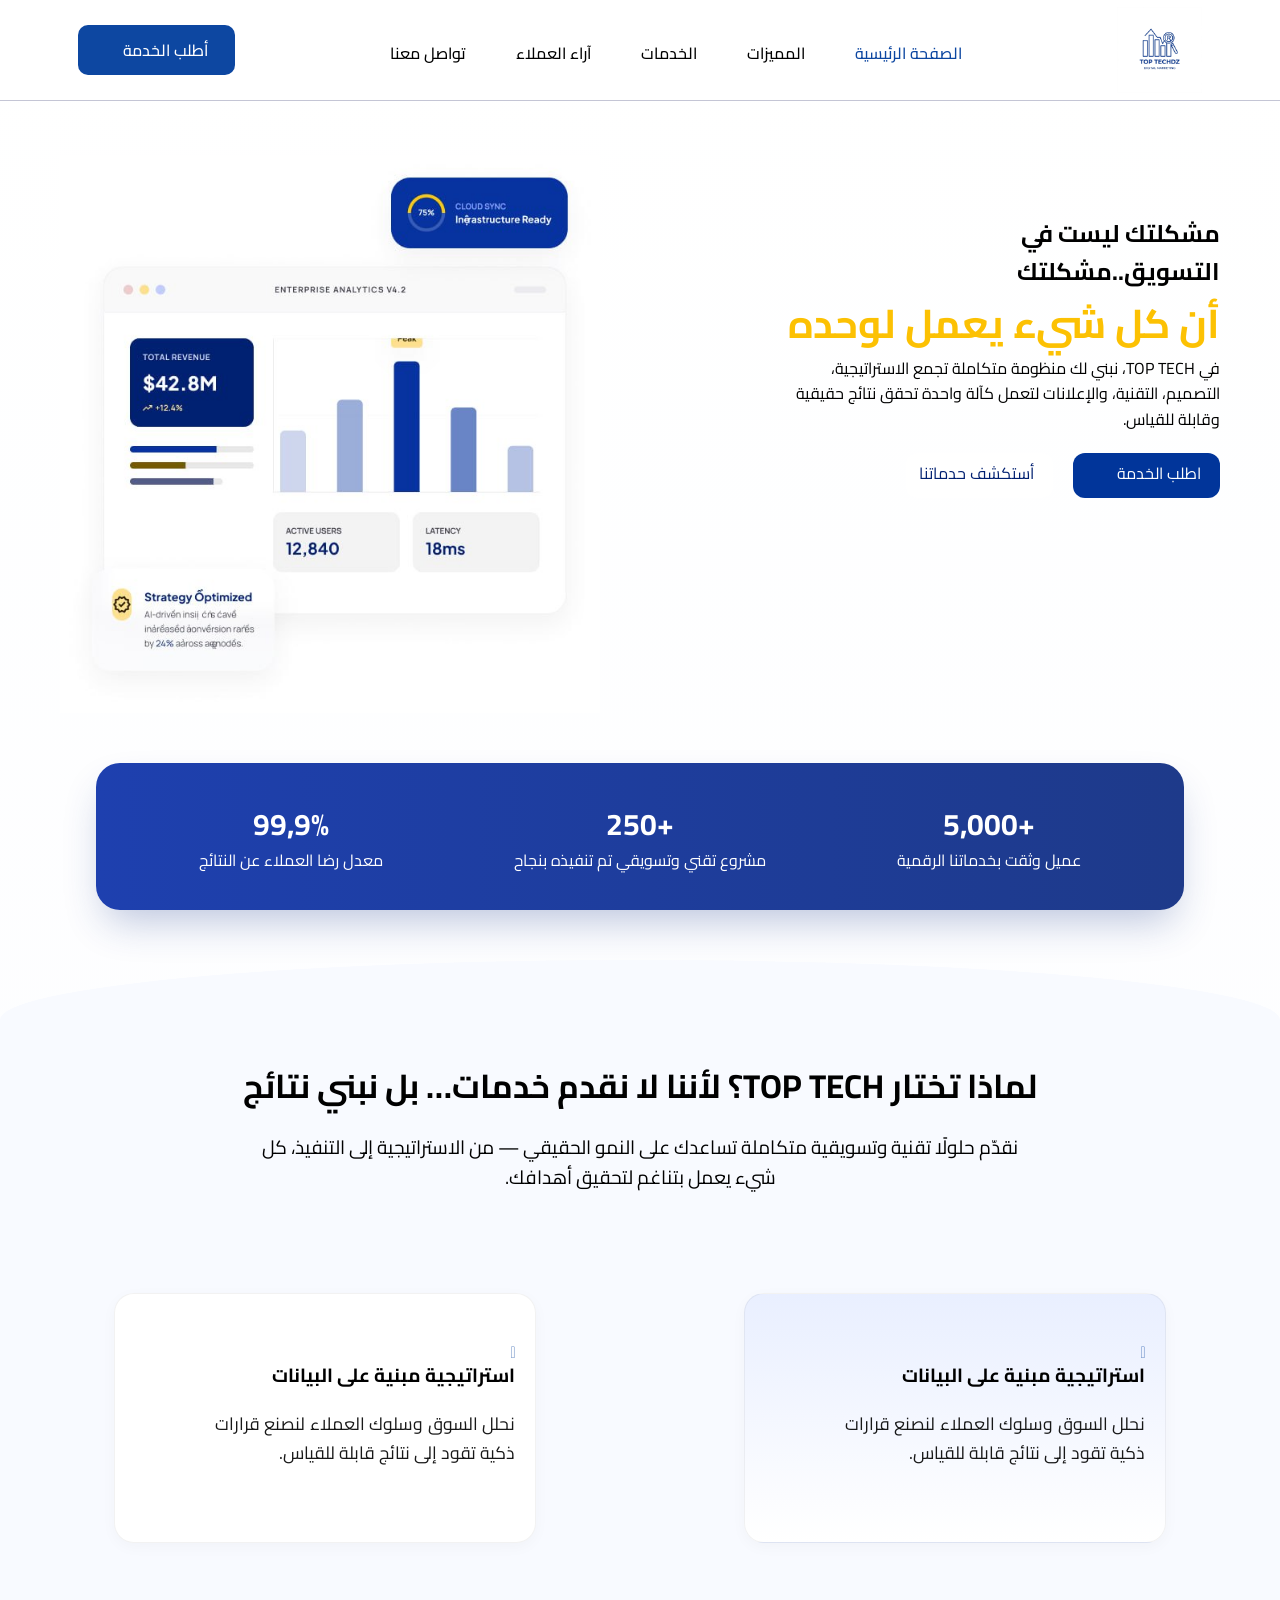
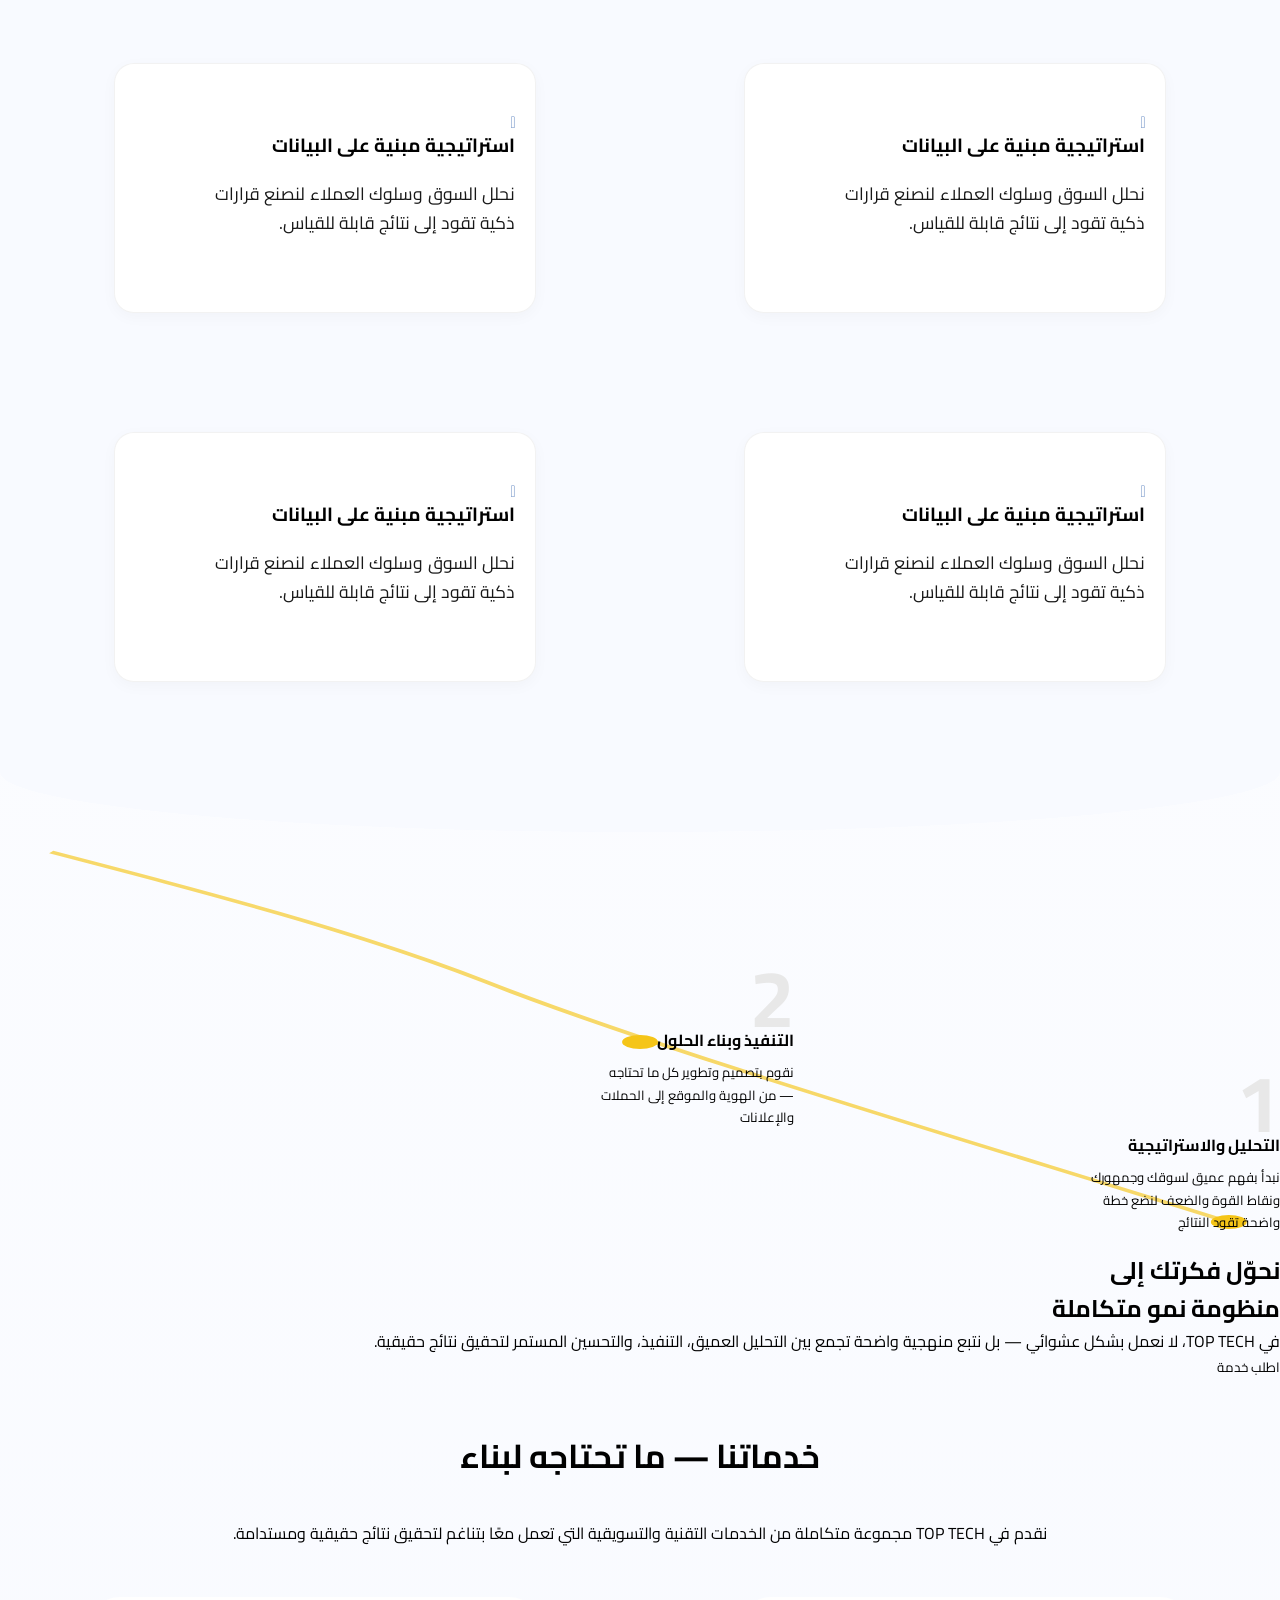
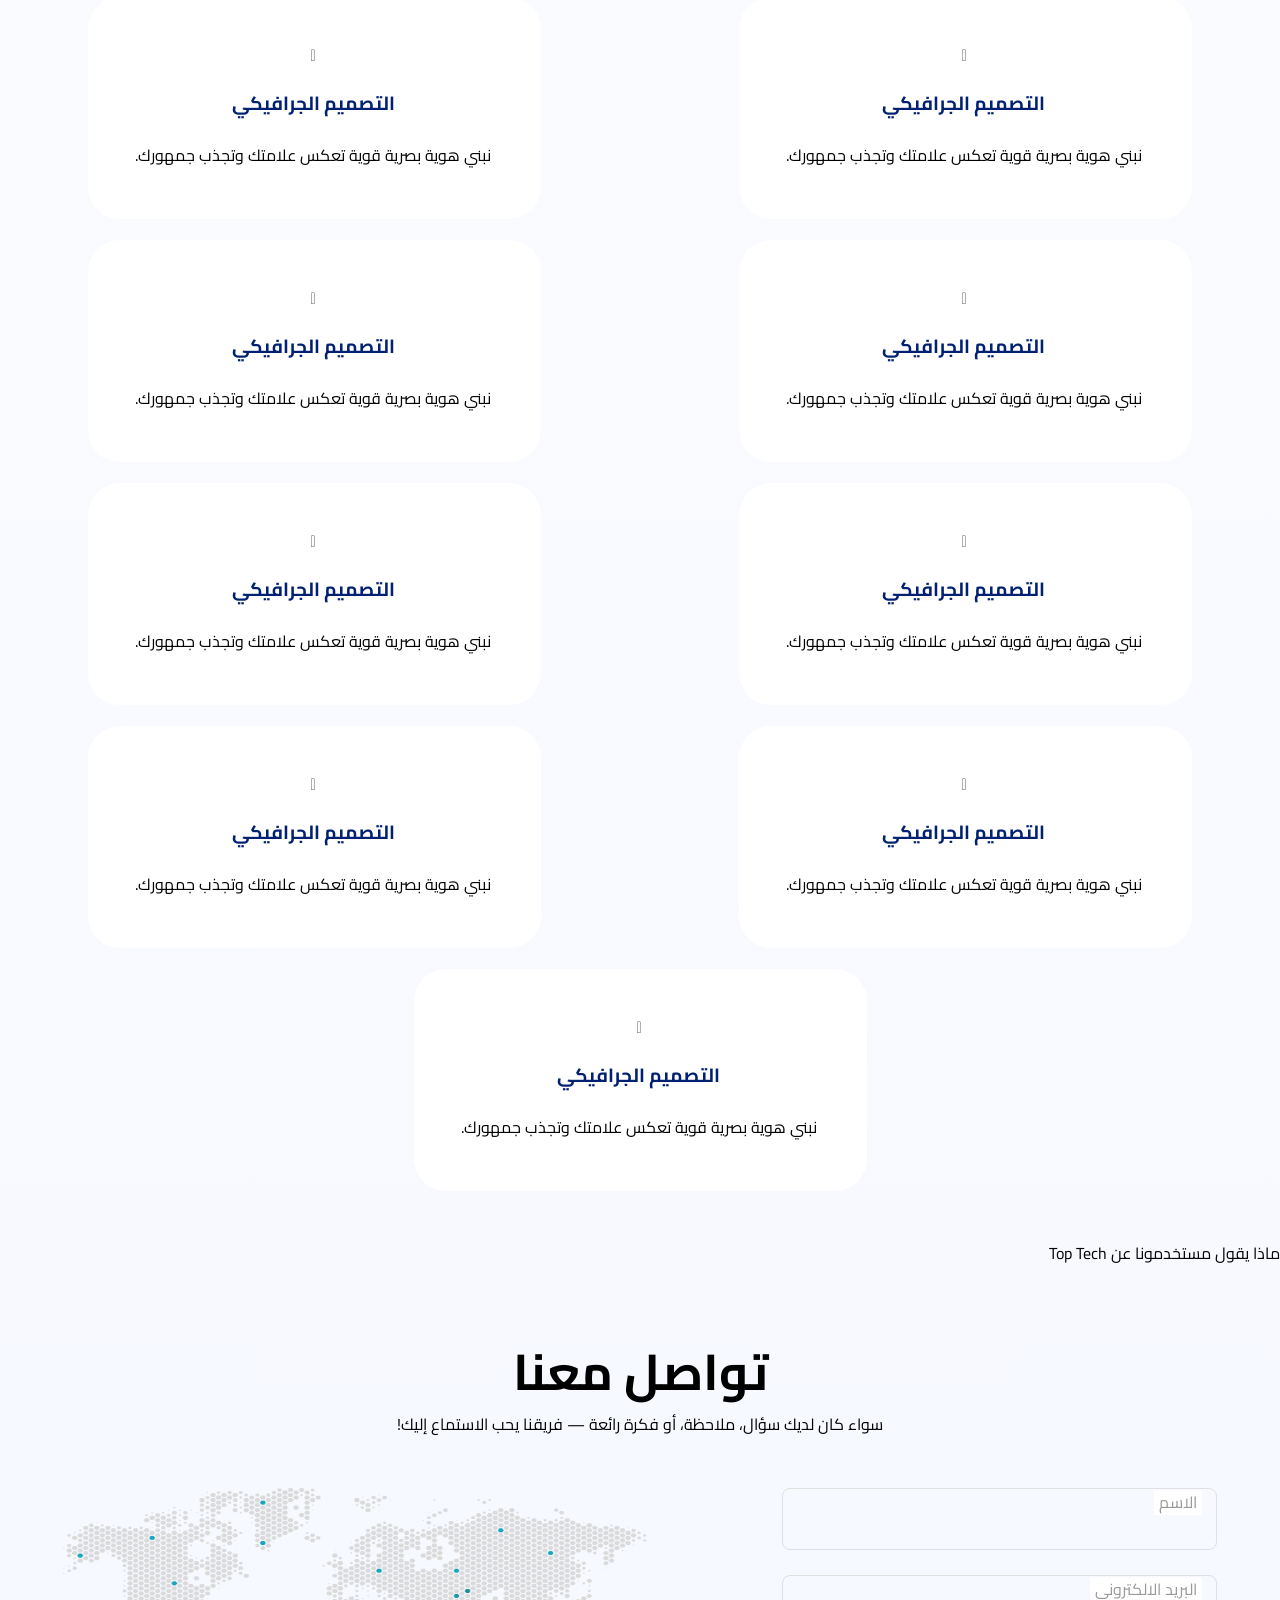
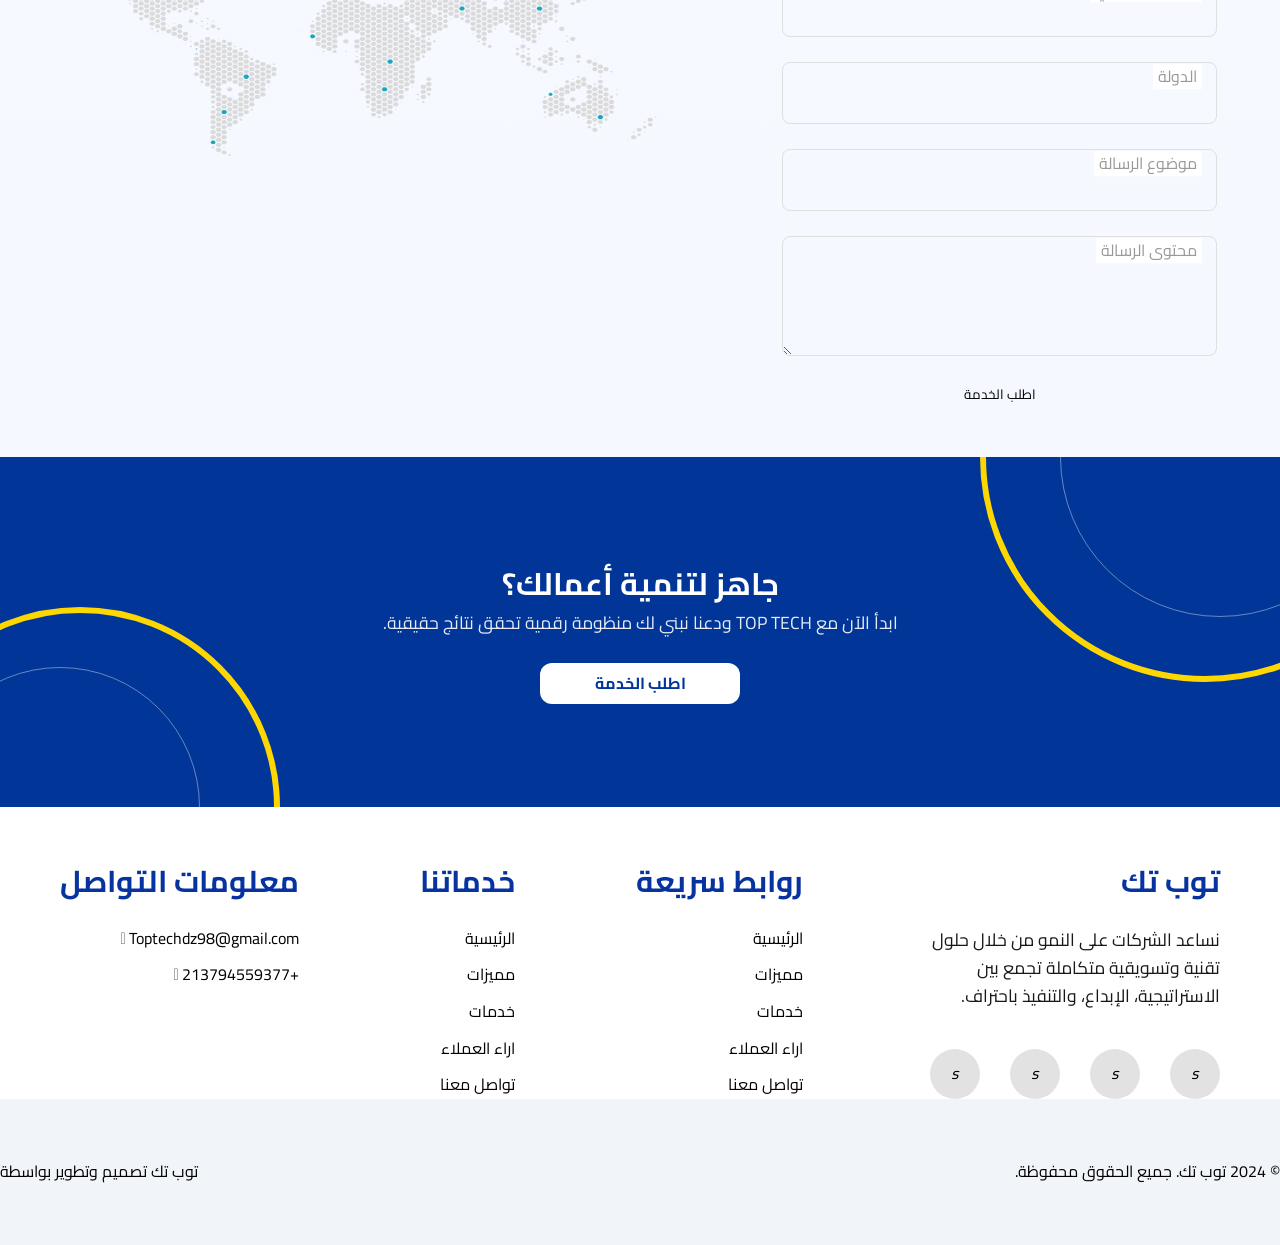
==== index.html @ 4ef3d220 "first commit" ====
<!DOCTYPE html>
<html lang="en">
<head>
    <meta charset="UTF-8">
    <meta name="viewport" content="width=device-width, initial-scale=1.0">
    <title>Document</title>
    <link rel="stylesheet" href="https://cdnjs.cloudflare.com/ajax/libs/font-awesome/6.5.1/css/all.min.css" ... />
<link rel="stylesheet" href="css/main.css">
<link rel="stylesheet" href="css/style.css">
<link rel="stylesheet" href="css/try.css">
<link rel="stylesheet" href="css/user.css">
</head>
<body>
    <header>
        <img src="img/logo.png" class="logo">
            <ul>
                <li><a href="" class="active">الصفحة الرئيسية</a></li>
                <li><a href=""> المميزات</a></li>
                <li><a href="">الخدمات </a></li>
                <li><a href="">آراء العملاء </a></li>
                <li><a href="">تواصل معنا </a></li>
            </ul>
        <a class="request-sercive">أطلب الخدمة</a>
    </header>

    <section class="hero">
<div class="hero-content">
    <h1>مشكلتك ليست في التسويق..مشكلتك </h1>
    <span>أن كل شيء يعمل  لوحده </span>
    <p>في TOP TECH، نبني لك منظومة متكاملة تجمع الاستراتيجية، التصميم،
التقنية، والإعلانات لتعمل كآلة واحدة تحقق نتائج حقيقية وقابلة للقياس.</p>
<div class="btns">
    <a href="#" class="ask">اطلب الخدمة</a>
    <a href="#" class="discocer"> أستكشف حدماتنا</a>
</div>
</div>
<div class="hero-img">
<img src="img/hero.jpeg">
</div>
    </section>
<section class="statics">
    <div class="clinints">
        <span class="number">+5,000</span>
        <span>عميل وثقت بخدماتنا الرقمية</span>
    </div>
    <div class="clinints">
        <span class="number">+250</span>
        <span>مشروع تقني وتسويقي تم تنفيذه بنجاح</span>
    </div>
    <div class="clinints">
        <span class="number">99,9%</span>
        <span>معدل رضا العملاء عن النتائج</span>
    </div>
</section>
<section class="why-us">
    <span>لماذا تختار TOP TECH؟  لأننا لا نقدم خدمات… بل نبني نتائج</span>
    <p>نقدّم حلولًا تقنية وتسويقية متكاملة تساعدك على النمو الحقيقي — من الاستراتيجية إلى التنفيذ، كل شيء يعمل بتناغم لتحقيق أهدافك.</p>
    <section class="content">
        <div class="active">
<i class="fa-solid fa-house"></i>
            <span>استراتيجية مبنية على البيانات</span>
            <p>نحلل السوق وسلوك العملاء لنصنع قرارات ذكية تقود إلى نتائج قابلة للقياس.</p>
        </div>
        <div>
        <i class="fa-solid fa-chart-line"></i>
            <span>استراتيجية مبنية على البيانات</span>
            <p>نحلل السوق وسلوك العملاء لنصنع قرارات ذكية تقود إلى نتائج قابلة للقياس.</p>
        </div>
        <div>
      <i class="fa-solid fa-chart-line"></i>
            <span>استراتيجية مبنية على البيانات</span>
            <p>نحلل السوق وسلوك العملاء لنصنع قرارات ذكية تقود إلى نتائج قابلة للقياس.</p>
        </div>
        <div>
        <i class="fa-solid fa-chart-line"></i>
            <span>استراتيجية مبنية على البيانات</span>
            <p>نحلل السوق وسلوك العملاء لنصنع قرارات ذكية تقود إلى نتائج قابلة للقياس.</p>
        </div>
        <div>
        <i class="fa-solid fa-chart-line"></i>
            <span>استراتيجية مبنية على البيانات</span>
            <p>نحلل السوق وسلوك العملاء لنصنع قرارات ذكية تقود إلى نتائج قابلة للقياس.</p>
        </div>
        <div>
        <i class="fa-solid fa-chart-line"></i>
            <span>استراتيجية مبنية على البيانات</span>
            <p>نحلل السوق وسلوك العملاء لنصنع قرارات ذكية تقود إلى نتائج قابلة للقياس.</p>
        </div>
    </section>
</section>

<section class="about-us">

  <!-- Left: Timeline visual -->
  <div class="timeline-wrap" id="timelineWrap">
    <!-- SVG Curved Path -->
    <svg class="curve-svg" viewBox="0 0 500 420" preserveAspectRatio="none">
      <defs>
        <linearGradient id="pathGrad" x1="0%" y1="100%" x2="100%" y2="0%">
          <stop offset="0%" stop-color="#F5C518"/>
          <stop offset="100%" stop-color="#F5C518" stop-opacity="0.3"/>
        </linearGradient>
      </defs>
      <!-- Main curve -->
      <path
        id="mainPath"
        d="M 480,390 C 380,310 260,220 190,150 C 140,100 80,60 20,20"
        stroke="url(#pathGrad)"
        stroke-width="3"
        fill="none"
        stroke-dasharray="700"
        stroke-dashoffset="700"
        style="transition: stroke-dashoffset 1.8s ease"
      />
      <!-- Dots on path -->
      <circle cx="480" cy="390" r="7" fill="#F5C518" opacity="0" class="dot-anim" style="transition-delay:0s"/>
      <circle cx="250" cy="210" r="7" fill="#F5C518" opacity="0" class="dot-anim" style="transition-delay:0.6s"/>
      <circle cx="20"  cy="20"  r="7" fill="#F5C518" opacity="0" class="dot-anim" style="transition-delay:1.2s"/>
    </svg>

    <!-- Step 1 -->
    <div class="step step-1" id="s1">
      <div class="step-number">1</div>
      <div class="step-title">التحليل والاستراتيجية</div>
      <div class="step-desc">نبدأ بفهم عميق لسوقك وجمهورك ونقاط القوة والضعف لنضع خطة واضحة تقود النتائج</div>
    </div>

    <!-- Step 2 -->
    <div class="step step-2" id="s2">
      <div class="step-number">2</div>
      <div class="step-title">التنفيذ وبناء الحلول</div>
      <div class="step-desc">نقوم بتصميم وتطوير كل ما تحتاجه — من الهوية والموقع إلى الحملات والإعلانات</div>
    </div>

    <!-- Step 3 -->
    <div class="step step-3" id="s3">
      <div class="step-number">3</div>
      <div class="step-title">التحليل والتحسين المستمر</div>
      <div class="step-desc">نراقب الأداء ونحسّن النتائج باستمرار لضمان تحقيق أعلى عائد على الاستثمار</div>
    </div>
  </div>

  <!-- Right: Text -->
  <div class="about-us-text">
    <h1>نحوّل فكرتك إلى<br/>منظومة نمو متكاملة</h1>
    <p>
      في TOP TECH، لا نعمل بشكل عشوائي — بل نتبع منهجية واضحة تجمع بين التحليل العميق، التنفيذ، والتحسين المستمر لتحقيق نتائج حقيقية.
    </p>
    <button class="btn-primary" onclick="alert('سيتم التواصل معك قريباً!')">اطلب خدمة</button>
  </div>
</section>
<section class="services">
    <span class="title">خدماتنا — ما تحتاجه لبناء</span>
    <p>نقدم في TOP TECH مجموعة متكاملة من الخدمات التقنية والتسويقية التي تعمل
معًا بتناغم لتحقيق نتائج حقيقية ومستدامة.</p>
<div class="cotnent">
    <div class="service">
   <i class="fa-solid fa-chart-line"></i>
        <span class="title">التصميم الجرافيكي</span>
        <p>نبني هوية بصرية قوية تعكس علامتك وتجذب
جمهورك.</p>
    </div>
    <div class="service">
   <i class="fa-solid fa-chart-line"></i>
        <span class="title">التصميم الجرافيكي</span>
        <p>نبني هوية بصرية قوية تعكس علامتك وتجذب
جمهورك.</p>
    </div>
    <div class="service">
   <i class="fa-solid fa-chart-line"></i>
        <span class="title">التصميم الجرافيكي</span>
        <p>نبني هوية بصرية قوية تعكس علامتك وتجذب
جمهورك.</p>
    </div>
    <div class="service">
   <i class="fa-solid fa-chart-line"></i>
        <span class="title">التصميم الجرافيكي</span>
        <p>نبني هوية بصرية قوية تعكس علامتك وتجذب
جمهورك.</p>
    </div>
    <div class="service">
   <i class="fa-solid fa-chart-line"></i>
        <span class="title">التصميم الجرافيكي</span>
        <p>نبني هوية بصرية قوية تعكس علامتك وتجذب
جمهورك.</p>
    </div>
    <div class="service">
   <i class="fa-solid fa-chart-line"></i>
        <span class="title">التصميم الجرافيكي</span>
        <p>نبني هوية بصرية قوية تعكس علامتك وتجذب
جمهورك.</p>
    </div>
    <div class="service">
   <i class="fa-solid fa-chart-line"></i>
        <span class="title">التصميم الجرافيكي</span>
        <p>نبني هوية بصرية قوية تعكس علامتك وتجذب
جمهورك.</p>
    </div>
    <div class="service">
   <i class="fa-solid fa-user"></i>
        <span class="title">التصميم الجرافيكي</span>
        <p>نبني هوية بصرية قوية تعكس علامتك وتجذب
جمهورك.</p>
    </div>
    <div class="service">
   <i class="fa-solid fa-chart-line"></i>
        <span class="title">التصميم الجرافيكي</span>
        <p>نبني هوية بصرية قوية تعكس علامتك وتجذب
جمهورك.</p>
    </div>
</div>
</section>
<section class="users">
    <span class="title">ماذا يقول مستخدمونا عن Top Tech</span>
</section>
<section class="contact-us">
    <span class="title">تواصل معنا</span>
    <p>سواء كان لديك سؤال، ملاحظة، أو فكرة رائعة — فريقنا يحب الاستماع إليك!</p>
    <div class="content">
    <div class="contact-form">
        <form action="">
            <div class="input-group">
  <input type="text" id="name" placeholder=" " required>
  <label for="name">الاسم</label>
</div>
            <div class="input-group">
  <input type="text" id="name" placeholder=" " required>
  <label for="name">البريد الالكتروني</label>
</div>

            <div class="input-group">
  <input type="text" id="name" placeholder=" " required>
  <label for="name">الدولة</label>
</div>

            <div class="input-group">
  <input type="text" id="name" placeholder=" " required>
  <label for="name">موضوع الرسالة</label>
</div>


     <div class="input-group">
    <textarea id="message" placeholder=" " required></textarea>
    <label for="message">محتوى الرسالة</label>
</div>
<button>اطلب الخدمة</button>
        </form>
    </div>
    <div class="contact-img">
        <img src="img/MAP.png">
    </div>
</section>
<section class="ask-services">
    <div class="bg-shape left-1"></div>
    <div class="bg-shape left-2"></div>
    <div class="bg-shape right-1"></div>
    <div class="bg-shape right-2"></div>
    <div class="content">
    <span class="title">جاهز لتنمية أعمالك؟</span>
    <p>ابدأ الآن مع TOP TECH ودعنا نبني لك منظومة رقمية تحقق نتائج حقيقية.</p>
    <button>اطلب الخدمة</button>
    </div>
</section>

<footer>
    <div class="content">
<div class="info">
    <span>توب تك</span>
    <p>نساعد الشركات على النمو من خلال حلول
تقنية وتسويقية متكاملة تجمع بين
الاستراتيجية، الإبداع، والتنفيذ باحتراف.
</p>
<div class="social">
  <a href="">  <i>s</i></a>
  <a href="">  <i>s</i></a>
  <a href="">  <i>s</i></a>
  <a href="">  <i>s</i></a>
</div>
</div>    

<div class="links">
    <span>روابط سريعة</span>
    <ul>
        <li><a href="">الرئيسية</a></li>
        <li><a href="">مميزات</a></li>
        <li><a href="">خدمات</a></li>
        <li><a href="">اراء العملاء</a></li>
        <li><a href="">تواصل معنا</a></li>
    </ul>
</div>
<div class="links">
    <span> خدماتنا</span>
    <ul>
        <li><a href="">الرئيسية</a></li>
        <li><a href="">مميزات</a></li>
        <li><a href="">خدمات</a></li>
        <li><a href="">اراء العملاء</a></li>
        <li><a href="">تواصل معنا</a></li>
    </ul>
</div>
<div class="contacts">
    <span>معلومات التواصل</span>
    <div class="contatct">
    <div class="con">
        <span>Toptechdz98@gmail.com</span>
   <i class="fa-brands fa-facebook"></i>
    </div>
    <div class="con">
        <span>+213794559377</span>
<i class="fa-brands fa-facebook"></i>
    </div>
    </div>
</div>
    </div>
    <div class="copyright">
        <span>
© 2024 توب تك. جميع الحقوق محفوظة.</span>
<span>توب تك
تصميم وتطوير بواسطة</span>
    </div>
</footer>
</div>

<script>
  // Animate the path and dots when section enters viewport
  const observer = new IntersectionObserver((entries) => {
    entries.forEach(entry => {
      if (entry.isIntersecting) {
        // Draw the curve
        const path = document.getElementById('mainPath');
        path.style.strokeDashoffset = '0';

        // Show dots
        document.querySelectorAll('.dot-anim').forEach((dot, i) => {
          setTimeout(() => { dot.style.opacity = '1'; dot.style.transition = 'opacity 0.4s'; }, 400 + i * 600);
        });

        // Show step cards with delay
        ['s1','s2','s3'].forEach((id, i) => {
          setTimeout(() => {
            document.getElementById(id).classList.add('visible');
          }, 300 + i * 500);
        });

        observer.disconnect();
      }
    });
  }, { threshold: 0.2 });

  observer.observe(document.getElementById('timelineWrap'));
</script>

</body>
</html>
---- css/main.css ----
@font-face {
    font-family: 'Cairo';
    src: url('../fonts/Cairo-Regular.ttf') format('truetype');
    font-weight: 400;
    font-style: normal;
}
@font-face {
    font-family: 'Cairo';
    src: url('../fonts/Cairo-Medium.ttf') format('truetype');
    font-weight: 500;
    font-style: normal;
}
@font-face {
    font-family: 'Cairo';
    src: url('../fonts/Cairo-Bold.ttf') format('truetype');
    font-weight: 700;
    font-style: normal;
}
*, *::before, *::after {
    margin: 0;
    padding: 0;
    box-sizing: border-box;
    font-family: 'Cairo', sans-serif;
}
html {
    scroll-behavior: smooth; 
}
body {
    line-height: 1.6;
    overflow-x: hidden;
    direction: rtl; 
    font-family: 'Cairo', sans-serif;
    direction: rtl; 
    background: linear-gradient(180deg, #FFFFFF 0%, #F4F7FF 100%);
    box-sizing: border-box;
}
ul {
    list-style: none; 
}
a {
    text-decoration: none;
    color: inherit;
}
img {
    max-width: 100%;
    display: block;
}

button {
    cursor: pointer;
    border: none;
    outline: none;
    background: none;
    transition: var(--transition);
}
---- css/style.css ----
/****************/
/* هذا الكود يمنع خط 'Cairo' من التأثير على الأيقونات */
.fa, .fas, .fab, .far, .fa-solid, .fa-brands {
    font-family: "Font Awesome 6 Free" !important;
    /* إذا كنت تستخدم إصداراً قديماً جرب: */
    /* font-family: "FontAwesome" !important; */
    font-weight: 900; /* ضروري جداً للأيقونات الممتلئة */
}
header{
    background-color: #FFFFFF;
    display: flex;
    justify-content: space-around;
    border-bottom: 1px solid #C4C5D5;
}
header .logo{
    width: 85px;
    height: 86px;
    margin-top: 7px;
    margin-bottom: 7px;
}
header  ul{
    display: flex;
    margin-top: 41px;
    gap:50px;
}
header  ul li  a{
font-weight: 500;
font-size: 16px;
color: #000000;
    transition: all 0.3s ease;
}
header  ul li  a:hover,
header  ul li  a.active{
    color: #0D47A1;
}
header .request-sercive{
    display: block;
    width: 157px;
    height: 50px;
    margin-top: 25px;
    background-color: #0D47A1;
    color: white;
    border: none;
    border-radius: 10px;
    font-size: 16px;
    font-weight: 500;
    padding: 13px 27px 10px 26px;
}
/*************hero***********/
.hero{
    padding-top: 54px;
    display: flex;
    justify-content: space-around;
    gap: 50px;
    padding-bottom: 50px;
}
.hero .hero-content{
    padding-top: 60px;
    padding-bottom: 20px;
}

.hero .hero-content h1{
    
    width: 339px;
}
.hero .hero-content span

{
        font-size: 40px;
    font-weight: bold;
    color: #FCC103;
}
.hero .hero-content p{
    width: 450px;
}
.hero .hero-content  .btns{
    display: flex;
    margin-top: 20px;
    gap: 20px;
}
.hero .hero-content  .btns .ask{
    background: #01359A;
    display: block;
    color: white;
    width: 147px;
    height: 45px;
    padding-top: 8px;
    padding-right: 19px;
    border-radius: 12px;
}
.hero .hero-content  .btns .discocer{
    background: #ffff;
    display: block;
    color: #002071;
    width: 147px;
    height: 45px;
    padding-top: 8px;
    padding-right: 19px;
    border-radius: 12px;
}
.hero .hero-img{
          width: 540px;
}
/*****************/
.statics{
    display: flex;
    justify-content: space-around;
    background: #01359A;
    width: 85%;
    margin: auto;
    border-radius: 24px;
    padding: 37px;
    margin-bottom: 50px;
    background: linear-gradient(90deg, #1e40af 0%, #1e3a8a 100%);
    box-shadow: 0 20px 40px -10px rgba(30, 58, 138, 0.3);
}
.statics .clinints{
     display: flex;
    flex-direction: column;
    color: white;
    text-align: center;
}
.statics .clinints .number{
        font-size: 30px;
    font-weight: bold;
}
/*****/
.why-us{
    background: #F5F8FF;
    padding: 100px 20px;
    margin: auto;
    text-align: center;
    position: relative;
    background-color: #f8faff; /* لون الخلفية الفاتح جداً */
    overflow: hidden;/* هذا السطر يصنع الانحناء في الأعلى والأسفل */
border-top-left-radius: 50% 60px;
border-top-right-radius: 50% 60px;
border-bottom-left-radius: 50% 60px;
border-bottom-right-radius: 50% 60px;
}
.why-us>span{
        font-size: 33px;
    font-weight: bold;
    display: block;
    margin-bottom: 19px;
}
.why-us>p{
    color: #000000;
    font-size: 19px;
    width: 800px;
    display: block;
    margin: auto;}
   
.why-us .content{
margin-top: 50px;
    display: flex;
    flex-wrap: wrap;
    justify-content: space-around;
    gap: 20px;

}
.why-us .content div{
        display: flex;
    background: #fff;
    flex-direction: column;
    margin-bottom: 50px;
    margin-top: 50px;
    padding-top: 50px;
    text-align: justify;
    padding-right: 20px;
    padding-bottom: 50px;
    border-radius: 20px;
    padding-left: 100px;
    border: 1px solid rgba(0, 0, 0, 0.05); 
    box-shadow: 0 4px 15px rgba(0, 0, 0, 0.03);
    transition: transform 0.3s ease, box-shadow 0.3s ease, border-color 0.3s ease;
    will-change: transform; /* تلميح للمتصفح لتجهيز تسريع الجهاز (GPU acceleration) */
}
.why-us .content div.active,
.why-us .content div:hover{
    background: linear-gradient(180deg, #E9EFFF 0%, #FFFFFF 100%);
}

.why-us .content div:hover{

transform: translateY(-8px); /* ترفع البطاقة للأعلى قليلاً (قيمة سالبة) */
    box-shadow: 0 10px 25px rgba(0, 71, 177, 0.08); /* ظل أعمق وبلون الأزرق الخفيف */
    border-color: #0047b1; /* تغيير لون الـ border ليتناسب مع هوية TOP TECH */
    }
.why-us   .content div i{
    color: #0D47A1;
}
.why-us   .content div span{
    font-weight: bold;
    font-size: 19px;
    margin-bottom: 20px;
}
.why-us  .content div  p{
width: 300px;
}
/*****************/
.services{
        display: flex;
    flex-direction: column;
    flex-wrap: wrap;
    margin-top: 50px;
    text-align: center;

}
.services >span.title{
        font-size: 33px;
    font-weight: bold;
    margin-bottom: 38px;
}
.services .cotnent{
        display: flex;
    flex-wrap: wrap;
    justify-content: space-around;
    margin-top: 50px;
    margin-bottom: 50px;
    gap: 21px;
}
.services .cotnent  .service{
      background: white;
    border-radius: 32px;
    padding-top: 50px;
    padding-bottom: 50px;
    text-align: center;
    padding-right: 50px;
    padding-left: 47px;
    display: flex;
    flex-direction: column;
    gap: 25px;
}
.services   .cotnent  .service .title
{
        color: #002071;
    font-size: 19px;
    font-weight: bold;
}

.contact-us{
    margin-top: 66px;
    text-align: center;
    margin-bottom: 50px;
}

.contact-us .title{
        font-size: 50px;
    font-weight: bold;
}
.contact-us p{
    margin-bottom: 50px;
}
.contact-us
.content{
    display: flex;
    justify-content: space-around;
}
.contact-us .contact-form

{
    
    width: 34%;
}
.contact-us
.content .contact-img img{
    
    width: 594px;
    height: 268px;
}

.ask-services{
background-color: #013698; /* اللون الأزرق الأساسي */
    height: 350px;
    width: 100%;
    position: relative;
    overflow: hidden; /* لقص الزوائد خارج الإطار */
    display: flex;
    align-items: center;
    justify-content: center;
    text-align: center;
    color: white;
    direction: rtl; /* لضبط اتجاه النص العربي */
}
.ask-services .title{
    
    font-size: 31px;
    font-weight: bold;
}
.ask-services button{
    
    background: white;
    width: 200px;
    height: 41px;
    border-radius: 12px;
    font-size: 16px;
    color: #01359A;
    font-weight: bold;
}




.bg-shape {
    position: absolute;
    border: 1.5px solid rgba(255, 255, 255, 0.4); /* خط أبيض شفاف */
    border-radius: 50%;
    pointer-events: none; /* لكي لا تعيق النقر على الزر */
}

/* --- الجهة اليسرى --- */
.left-1 {
    width: 280px;
    height: 280px;
    bottom: -140px;
    left: -80px;
}

.left-2 {
    width: 400px;
    height: 400px;
    bottom: -200px;
    left: -120px;
        border: 6px solid;
    border-color: #FFD700; /* الخط الأصفر/الذهبي */
}

/* --- الجهة اليمنى --- */
.right-1 {
    width: 320px;
    height: 320px;
    top: -160px;
    right: -100px;
}

.right-2 {
    width: 450px;
    height: 450px;
    top: -225px;
    right: -150px;
        border: 6px solid;
    border-color: #FFD700; /* الخط الأصفر/الذهبي */
}

/* محتوى النص */
.content { z-index: 2; }
.content h1 { font-size: 2.2rem; margin-bottom: 15px; font-weight: bold; }
.content p { font-size: 1.1rem; margin-bottom: 25px; opacity: 0.9; }

.cta-button {
    background: white;
    color: #013698;
    padding: 12px 30px;
    border: none;
    border-radius: 8px;
    font-weight: bold;
    font-size: 1rem;
    cursor: pointer;
    transition: 0.3s;
}

.cta-button:hover {
    background: #f0f0f0;
    transform: translateY(-2px);
}








footer{
    
    background: white;
    display: flex;
    flex-direction: column;
}
footer .content{
    display: flex;
    flex-wrap: wrap;
    justify-content: space-around;
    padding-top: 50px;
}

footer .content .info span
{
        font-size: 30px;
    font-weight: bold;
    color: #0633A0;
}
footer .content .info p

{
        width: 296px;
    margin-top: 21px;
    margin-bottom: 39px;
}
footer .content .info .social{
        display: flex;
    gap: 30px;
}
footer .content .info .social a

{
    background: #E2E2E2;
    width: 50px;
    height: 50px;
    text-align: center;
    padding-top: 12px;
    border-radius: 50%;
}
footer .content .links span
{
        font-size: 30px;
    font-weight: bold;
    color: #0633A0;
}
footer .content .links  ul{
   margin-top: 21px;
       display: flex;
    flex-direction: column;
    gap: 11px;
}
footer .content .contacts>span
{
    font-size: 30px;
    font-weight: bold;
    color: #0633A0;
}

footer .contacts .contacts> .con

{
    margin-top: 21px;
    display: flex;
    flex-direction: column;
    gap: 11px;
}
footer .contacts .contatct{
        margin-top: 21px;
    display: flex;
    flex-direction: column;
    gap: 11px;
}
footer  .copyright{
    display: flex;
    justify-content: space-between;
    padding-top: 60px;
    padding-bottom: 60px;
    background-color: #F1F5F9;
}
/* */
/* .services */
/* .services */
/* .services */
/* .services */
/* .services */
/* .services */
/* .services */
/* .why-us */
/* .why-us */
---- css/try.css ----
/* الحاوية الرئيسية */
.input-group {
    position: relative;
    margin-bottom: 25px;
    width: 100%;
}

/* تنسيق الـ Input */
.input-group input {
    width: 100%;
    padding: 15px;
    border: 1px solid #e0e0e0; /* لون الـ Border الافتراضي */
    border-radius: 8px;
    outline: none;
    background: transparent;
    transition: 0.3s;
    font-size: 16px;
    text-align: right; /* للغة العربية */
        width: 318px;
}

/* تنسيق الـ Label */
.input-group label {
    position: absolute;
    right: 15px; /* البداية من اليمين */
    top: 50%;
    transform: translateY(-50%);
    background: #fff; /* خلفية بيضاء لتغطية الـ Border */
    padding: 0 5px;
    color: #999;
    pointer-events: none; /* لكي لا يمنع الضغط على الـ input */
    transition: 0.3s ease;
}

/* الحالة عند الضغط (Focus) أو عندما لا يكون الحقل فارغاً */
.input-group input:focus,
.input-group input:not(:placeholder-shown) {
    border-color: #0D47A1; /* لون الـ Border عند التفاعل */
}

.input-group input:focus + label,
.input-group input:not(:placeholder-shown) + label {
    top: 0; /* يرتفع للأعلى ليقطع الـ Border */
    font-size: 12px;
    color: #0D47A1;
    font-weight: bold;
}
/* الحاوية الأساسية */
.input-group {
    position: relative;
    margin-bottom: 20px;
    direction: rtl;
}

/* تنسيق الـ Textarea */
.input-group textarea {
    width: 100%;
    min-height: 120px;
    padding: 20px 15px 10px; /* زيادة الحشو العلوي لترك مساحة للـ Label */
    border: 1px solid #e0e0e0;
    border-radius: 10px;
    outline: none;
    background-color: #fcfcfc;
    font-family: 'Cairo', sans-serif;
    font-size: 15px;
    transition: all 0.3s ease;
    display: block;
}

/* تنسيق الـ Label الافتراضي (جوا الـ textarea) */
.input-group label {
    position: absolute;
    top: 18px; /* مكانه وهو جوا */
    right: 15px;
    color: #999;
    font-size: 15px;
    pointer-events: none; /* عشان تضغط من خلاله */
    transition: all 0.3s ease; /* سرعة الحركة */
    background: transparent;
}

/* الحالة المهمة: 
   عند التركيز (focus) 
   أو إذا كان الحقل "ليس فارغاً" (:not(:placeholder-shown))
*/
.input-group textarea:focus + label,
.input-group textarea:not(:placeholder-shown) + label {
    top: -12px;           /* يطلعه فوق الحدود */
    right: 12px;          /* يزيحه لليمين قليلاً */
    font-size: 12px;      /* يصغر الخط */
    color: #003399;       /* يغير اللون للأزرق */
    background: #fff;     /* يعطيه خلفية بيضاء عشان يغطي الخط اللي تحته */
    padding: 0 8px;       /* مسافة حول النص فوق الخط */
    font-weight: bold;
}

/* تغيير لون الحدود عند الضغط */
.input-group textarea:focus {
    border-color: #003399;
    background-color: #fff;
    box-shadow: 0 4px 10px rgba(0,0,0,0.05);
}
/* الحاوية الأساسية */
.input-group {
    position: relative;
    margin-bottom: 25px; /* توحيد المسافات مع الـ input */
    direction: rtl;
    width: 100%;
}

/* تنسيق الـ Textarea */
.input-group textarea {
    width: 100%;
    min-height: 120px;
    padding: 15px; /* حشو متساوي */
    border: 1px solid #e0e0e0;
    border-radius: 8px;
    outline: none;
    background-color: transparent; /* جعلها شفافة لتبدو مثل الـ input */
    font-family: inherit;
    font-size: 16px;
    transition: 0.3s ease;
    display: block;
    resize: vertical; /* السماح للمستخدم بتغيير الحجم عمودياً فقط */
}

/* تنسيق الـ Label الافتراضي */
.input-group label {
    position: absolute;
    top: 15px; /* محاذاة مع أول سطر */
    right: 15px;
    color: #999;
    font-size: 16px;
    pointer-events: none;
    transition: 0.3s ease;
    background: transparent;
    padding: 0 5px;
}

/* الحالة عند التفاعل أو وجود نص */
.input-group textarea:focus + label,
.input-group textarea:not(:placeholder-shown) + label {
    top: -10px;           /* يرتفع ليجلس فوق الـ border */
    right: 12px;
    font-size: 12px;
    color: #003399;
    background: #fff;     /* خلفية بيضاء لقطع الخط */
    font-weight: bold;
    z-index: 10;          /* التأكد من ظهوره فوق الحدود */
}

/* تغيير لون الحدود عند الضغط */
.input-group textarea:focus {
    border-color: #003399;
    border-width: 1.5px; /* زيادة الطابع البصري للـ focus */
}

/* الحاوية */
.input-group {
    position: relative;
    margin-bottom: 25px;
    width: 100%;
}

/* تنسيق الـ Input والـ Textarea معاً */
.input-group input, 
.input-group textarea {
    width: 100%;
    padding: 15px;
    border: 1px solid #e0e0e0;
    border-radius: 8px;
    outline: none;
    background: transparent; /* عشان يظهر التدرج اللوني اللي وراه */
    transition: 0.3s;
    font-size: 16px;
    text-align: right;
    display: block;
    box-sizing: border-box; /* عشان الـ padding ما يخرب العرض */
}

.input-group textarea {
    min-height: 120px;
    resize: vertical;
}

/* تنسيق الـ Label */
.input-group label {
    position: absolute;
    right: 15px;
    top: 15px; /* مكانه الافتراضي */
    color: #999;
    padding: 0 5px; /* مسافة صغيرة عشان يبعد عن الخط من الجوانب */
    pointer-events: none;
    transition: 0.2s ease-out;
    
    /* السر هنا: خلفية بيضاء لقص الخط */
    /* ملاحظة: لو خلفية الكرت تدرج لوني، يفضل تخلي اللون قريب جداً من لون المنطقة اللي هو فيها */
    background-color: white; 
}

/* الحالة عند الـ Focus أو لما يكون فيه نص */
.input-group input:focus + label,
.input-group input:not(:placeholder-shown) + label,
.input-group textarea:focus + label,
.input-group textarea:not(:placeholder-shown) + label {
    top: -10px; /* يرتفع لنص الخط تماماً */
    right: 12px;
    font-size: 13px;
    color: #0D47A1;
    font-weight: bold;
}

/* تغيير لون الحدود عند التفاعل */
.input-group input:focus,
.input-group textarea:focus {
    border: 2px solid #0D47A1;
}
---- css/user.css ----
.timeline-wrap {
      position: relative;
      height: 420px;
    }

    .timeline-wrap svg.curve-svg {
      position: absolute;
      top: 0; left: 0;
      width: 100%; height: 100%;
      overflow: visible;
    }

    /* Steps */
    .step {
      position: absolute;
      max-width: 200px;
      opacity: 0;
      transform: translateY(20px);
      transition: opacity 0.6s ease, transform 0.6s ease;
    }

    .step.visible {
      opacity: 1;
      transform: translateY(0);
    }

    /* Step positions (mirrored for RTL feel) */
    .step-1 { top: 55%; right: 0; text-align: right; }
    .step-2 { top: 30%; right: 38%; text-align: right; }
    .step-3 { top: 5%;  right: 70%; text-align: right; }

    .step-number {
      font-size: 5rem;
      font-weight: 900;
      color: #e8e8e8;
      line-height: 1;
      margin-bottom: -10px;
    }

    .step-title {
      font-size: 1rem;
      font-weight: 700;
      color: var(--dark);
      margin-bottom: 8px;
    }

    .step-desc {
      font-size: 0.82rem;
      color: var(--gray);
      line-height: 1.7;
    }

    /* Animated dot on path */
    @keyframes travel {
      0%   { offset-distance: 0%; }
      100% { offset-distance: 100%; }
    }

    .moving-dot {
      width: 10px; height: 10px;
      background: var(--yellow);
      border-radius: 50%;
      position: absolute;
      top: 0; left: 0;
      offset-path: path('M 480,350 C 380,280 280,200 200,130 C 150,90 90,60 30,30');
      offset-rotate: 0deg;
      animation: travel 3s ease-in-out infinite alternate;
    }


    /* ══════════════════════════════
       RESPONSIVE
    ══════════════════════════════ */
    @media (max-width: 768px) {
      .about-us {
        grid-template-columns: 1fr;
        padding: 60px 24px 80px;
      }
    }
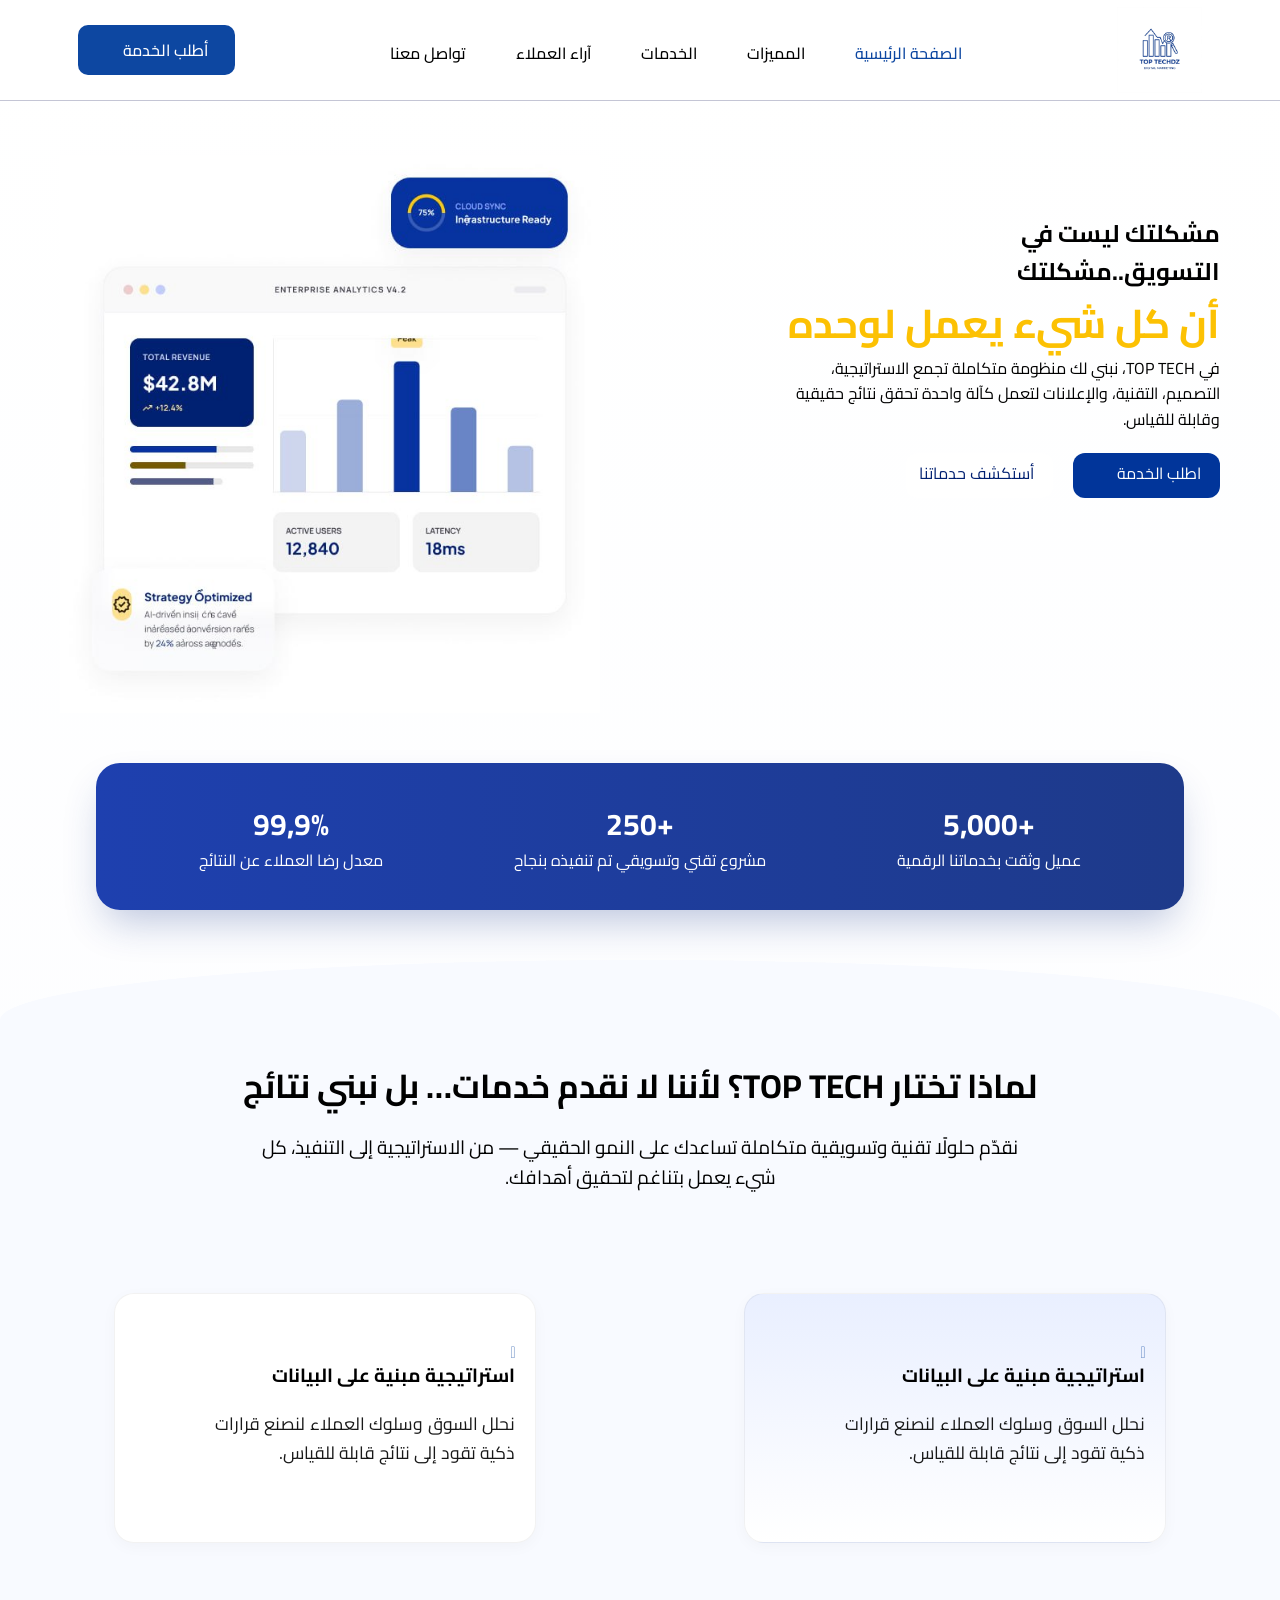
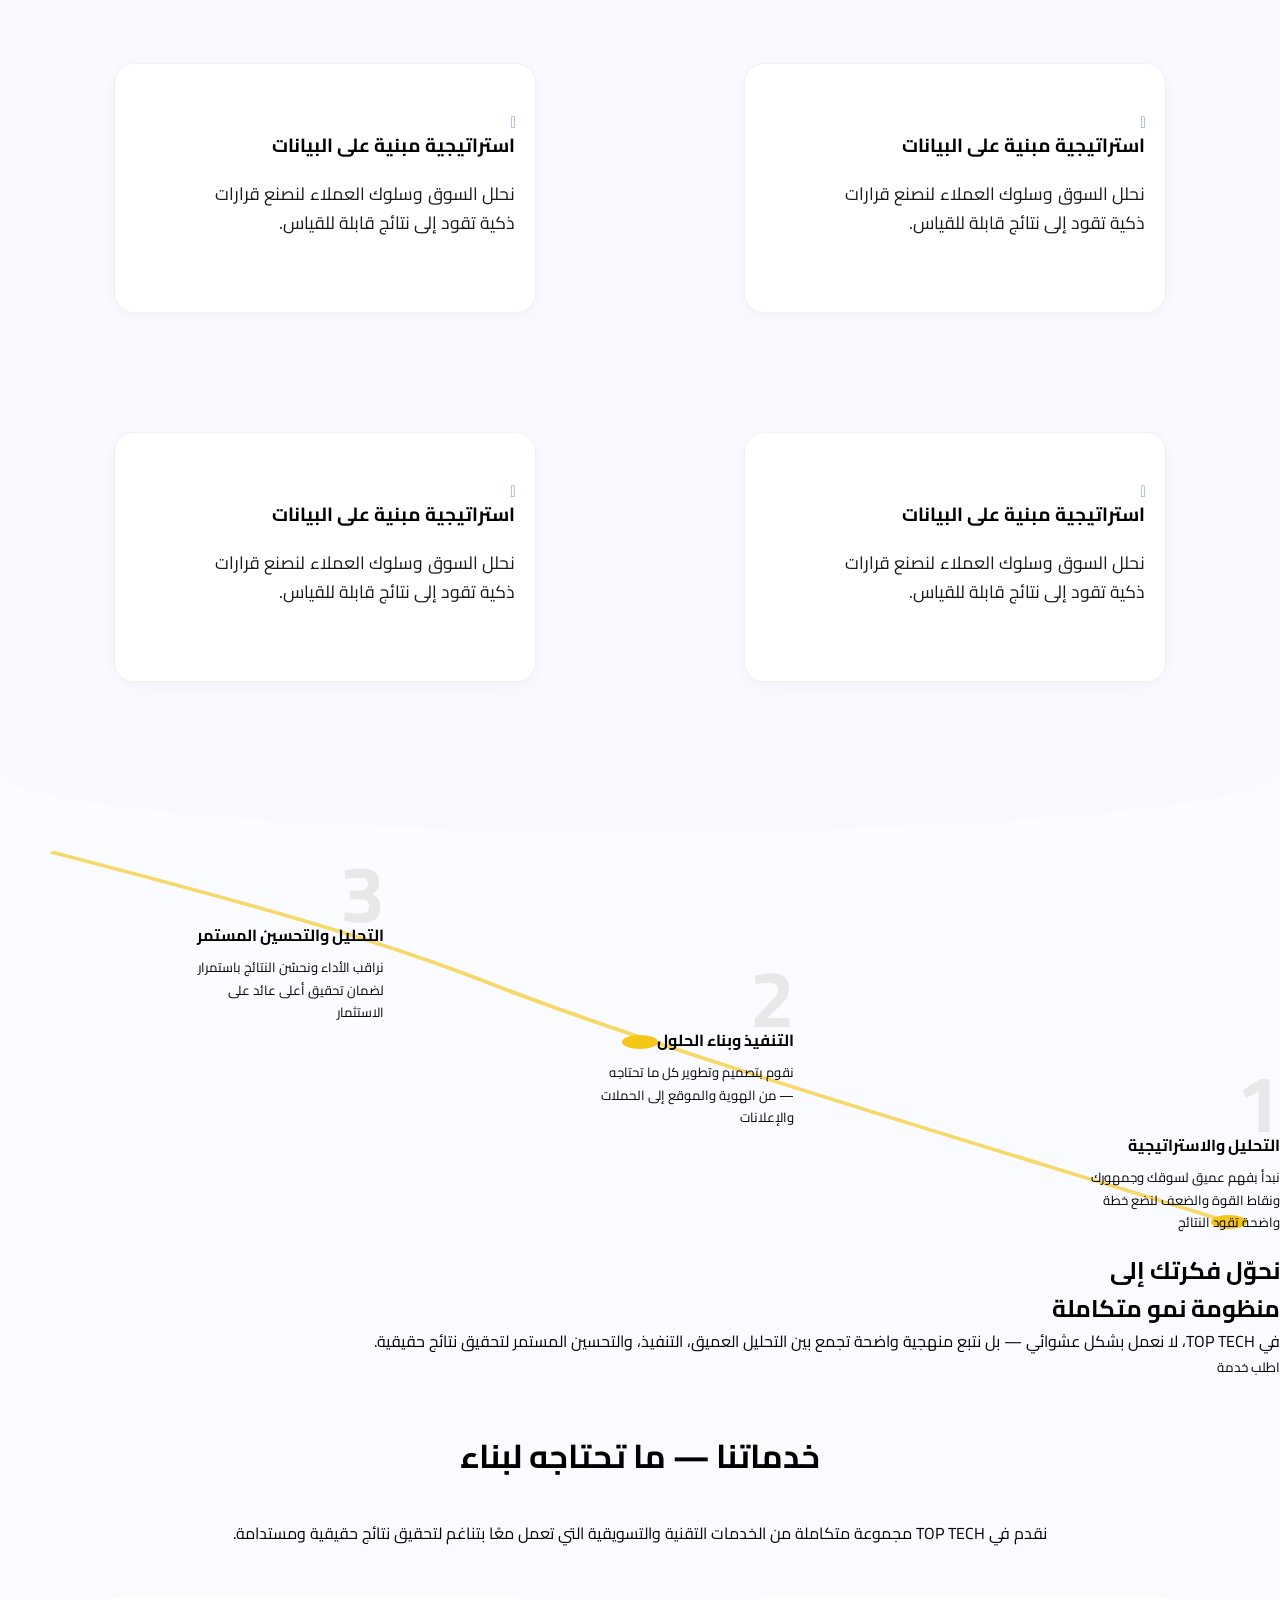
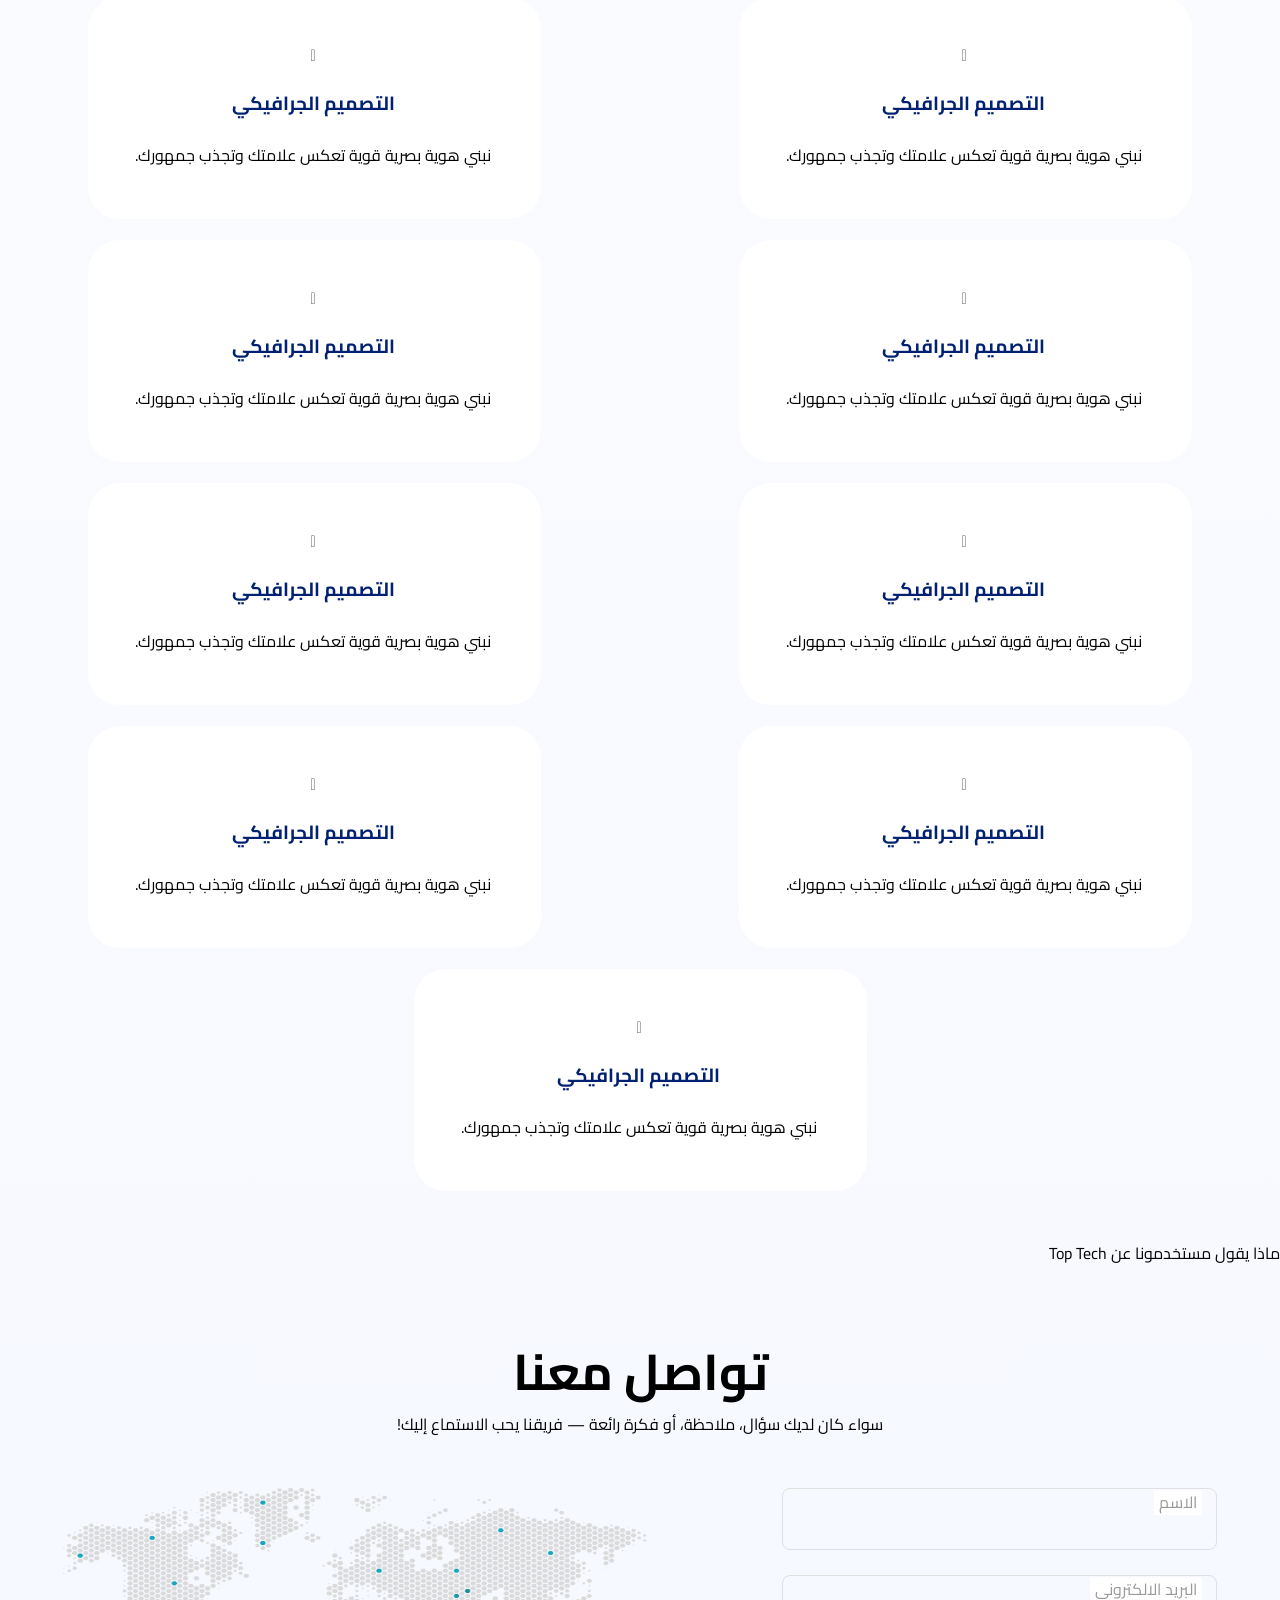
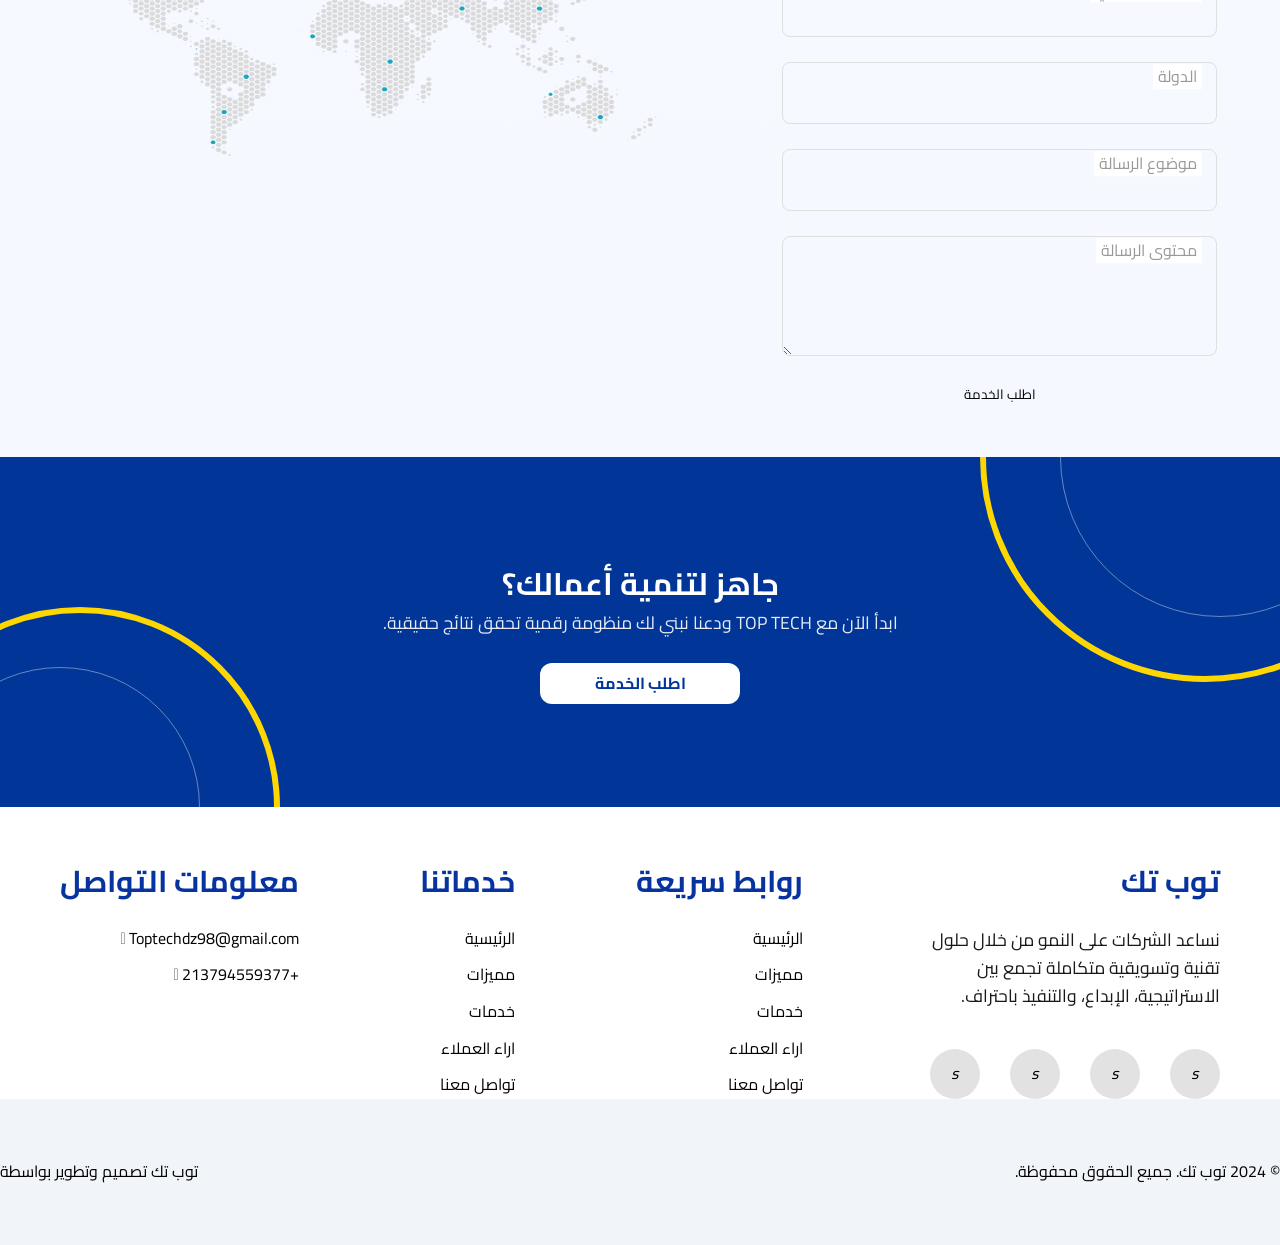
==== commit 62af5b77: "fdsfds" ====
--- a/index.html
+++ b/index.html
@@ -348,6 +348,8 @@
   }, { threshold: 0.2 });
 
   observer.observe(document.getElementById('timelineWrap'));
+
+  alert(window.innerWidth);
 </script>
 
 </body>
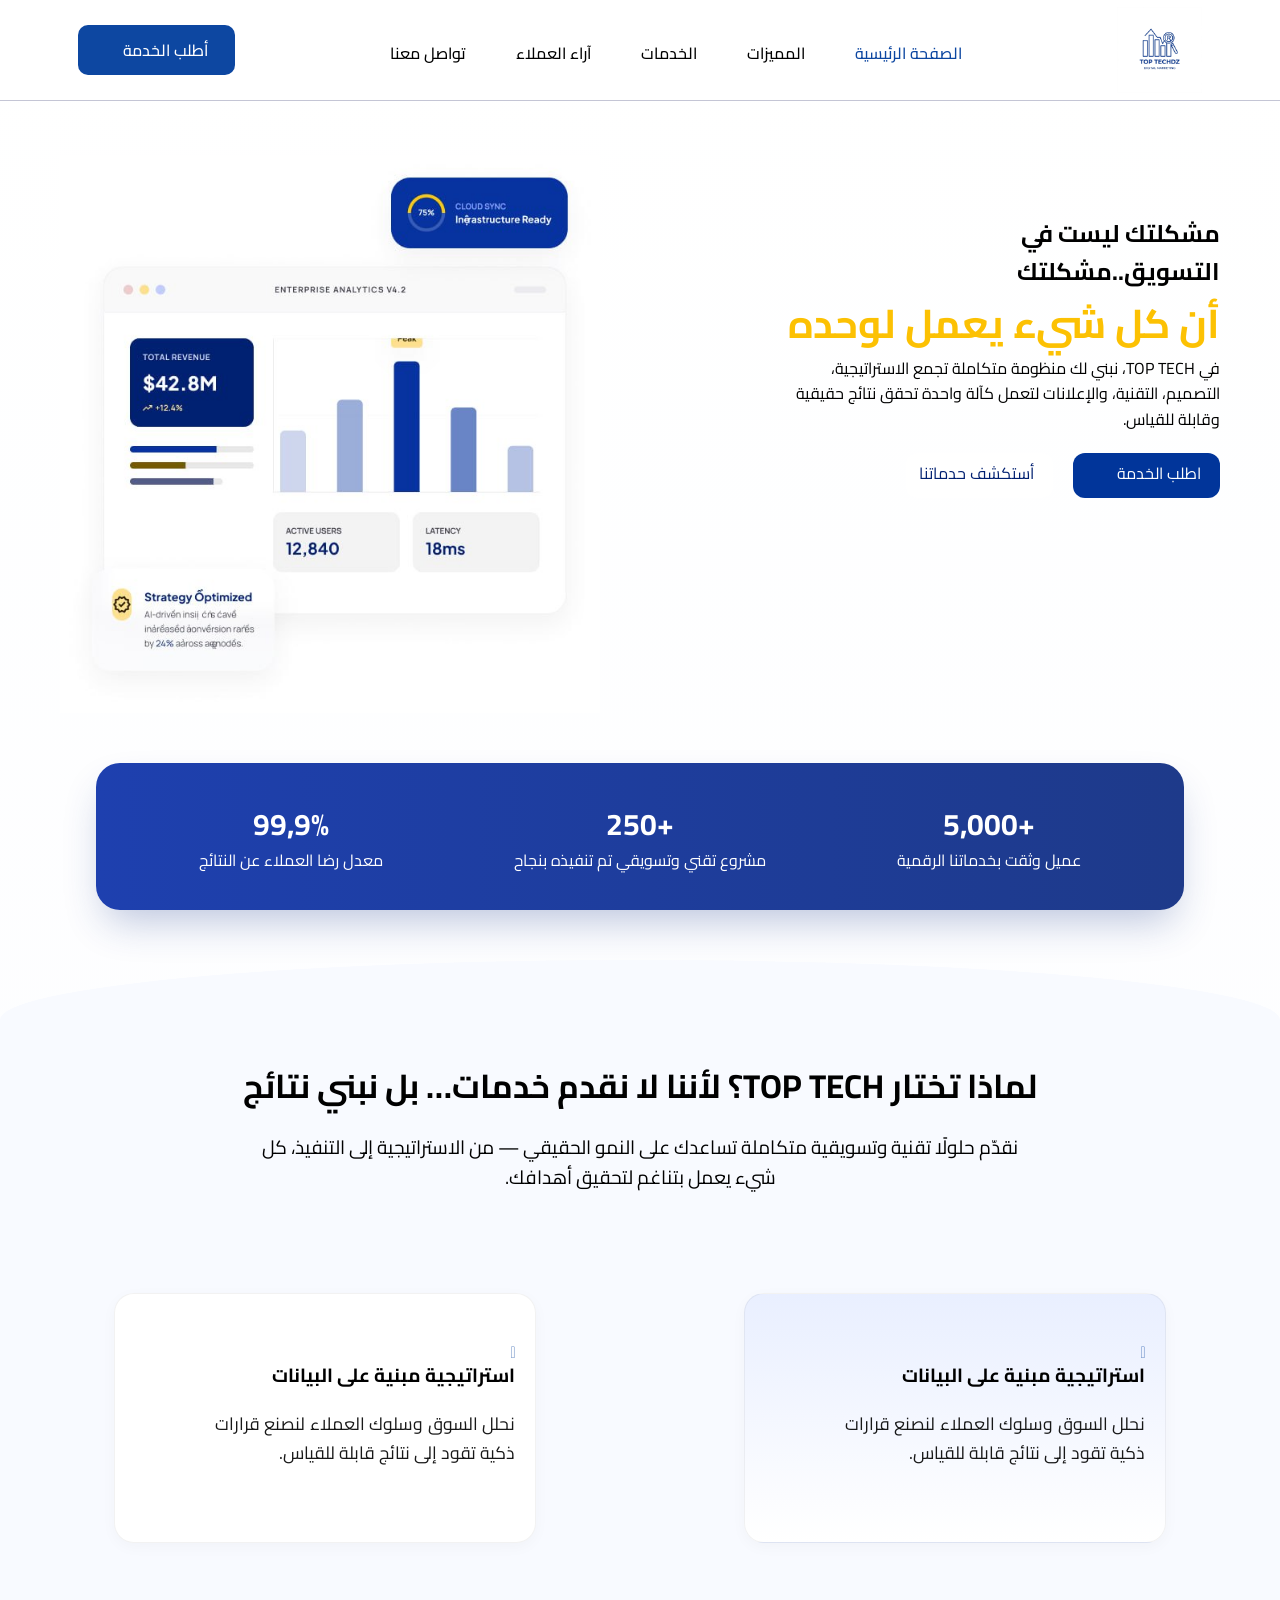
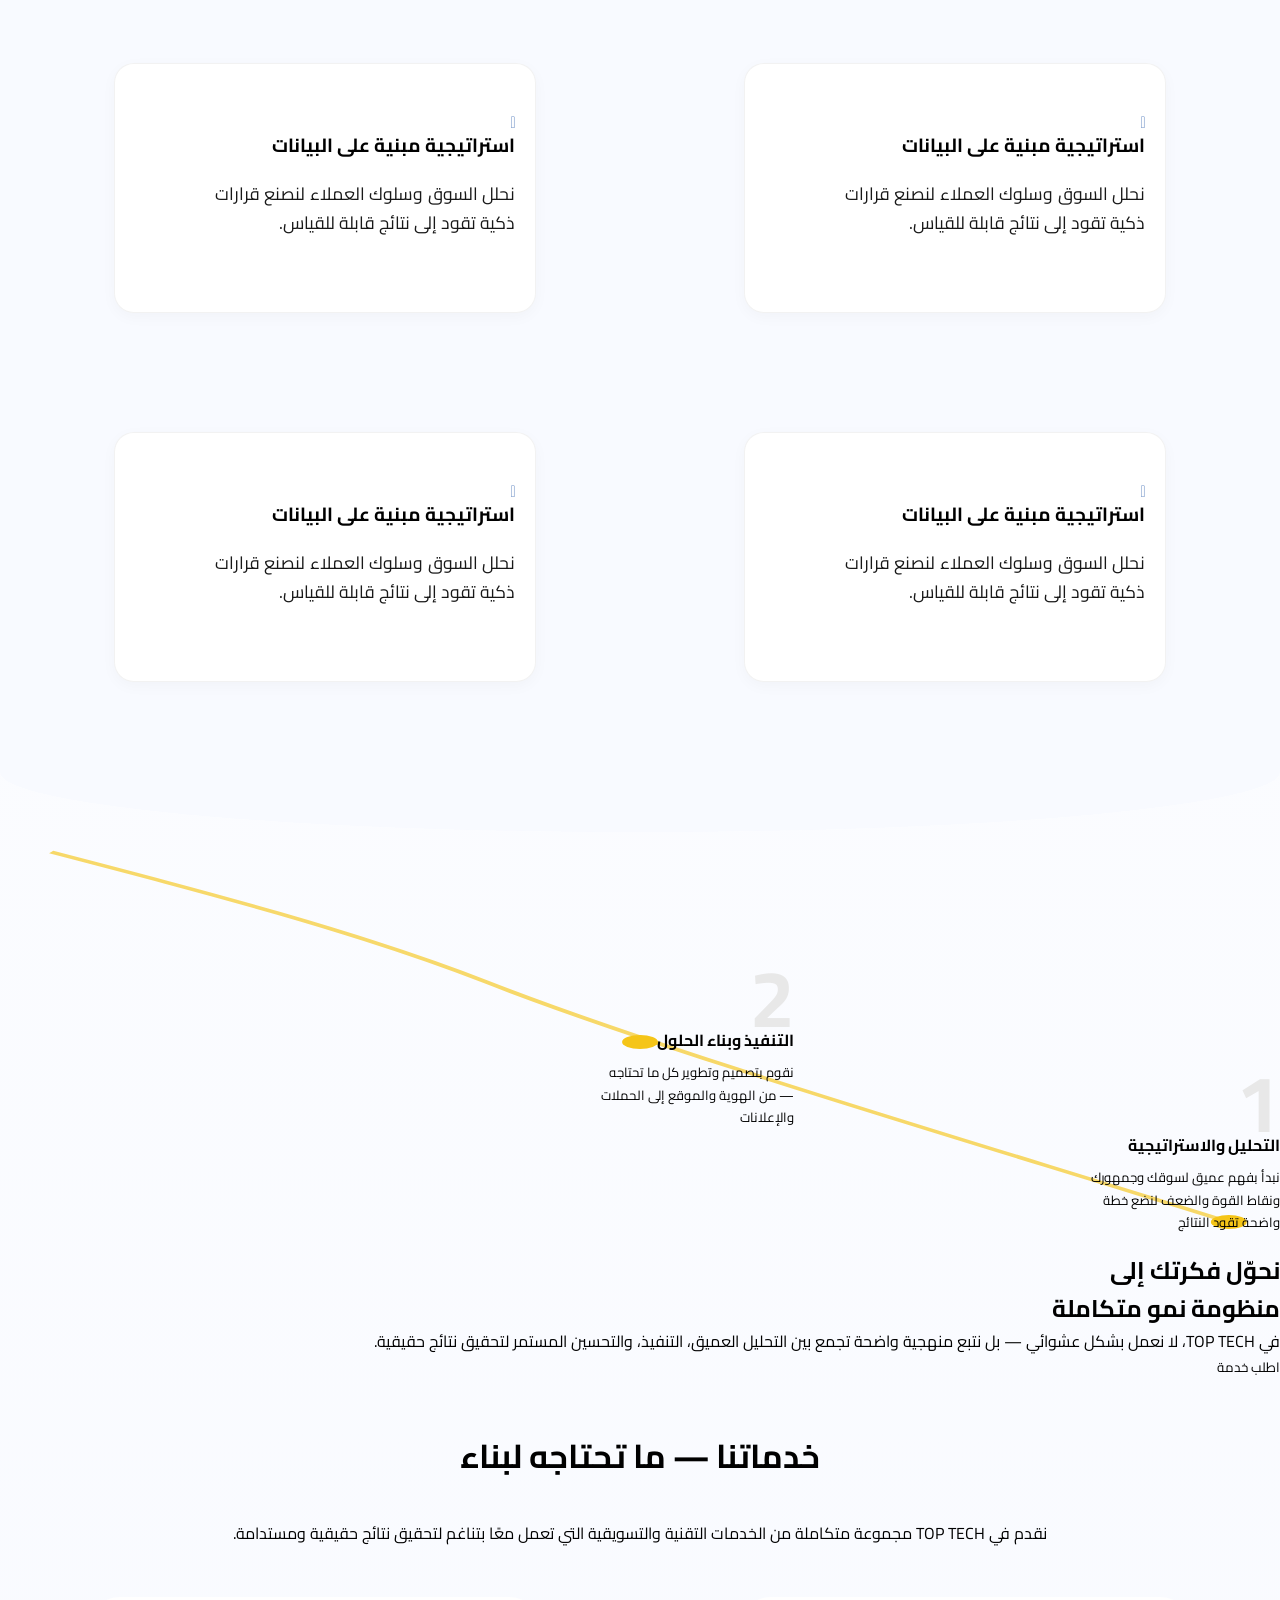
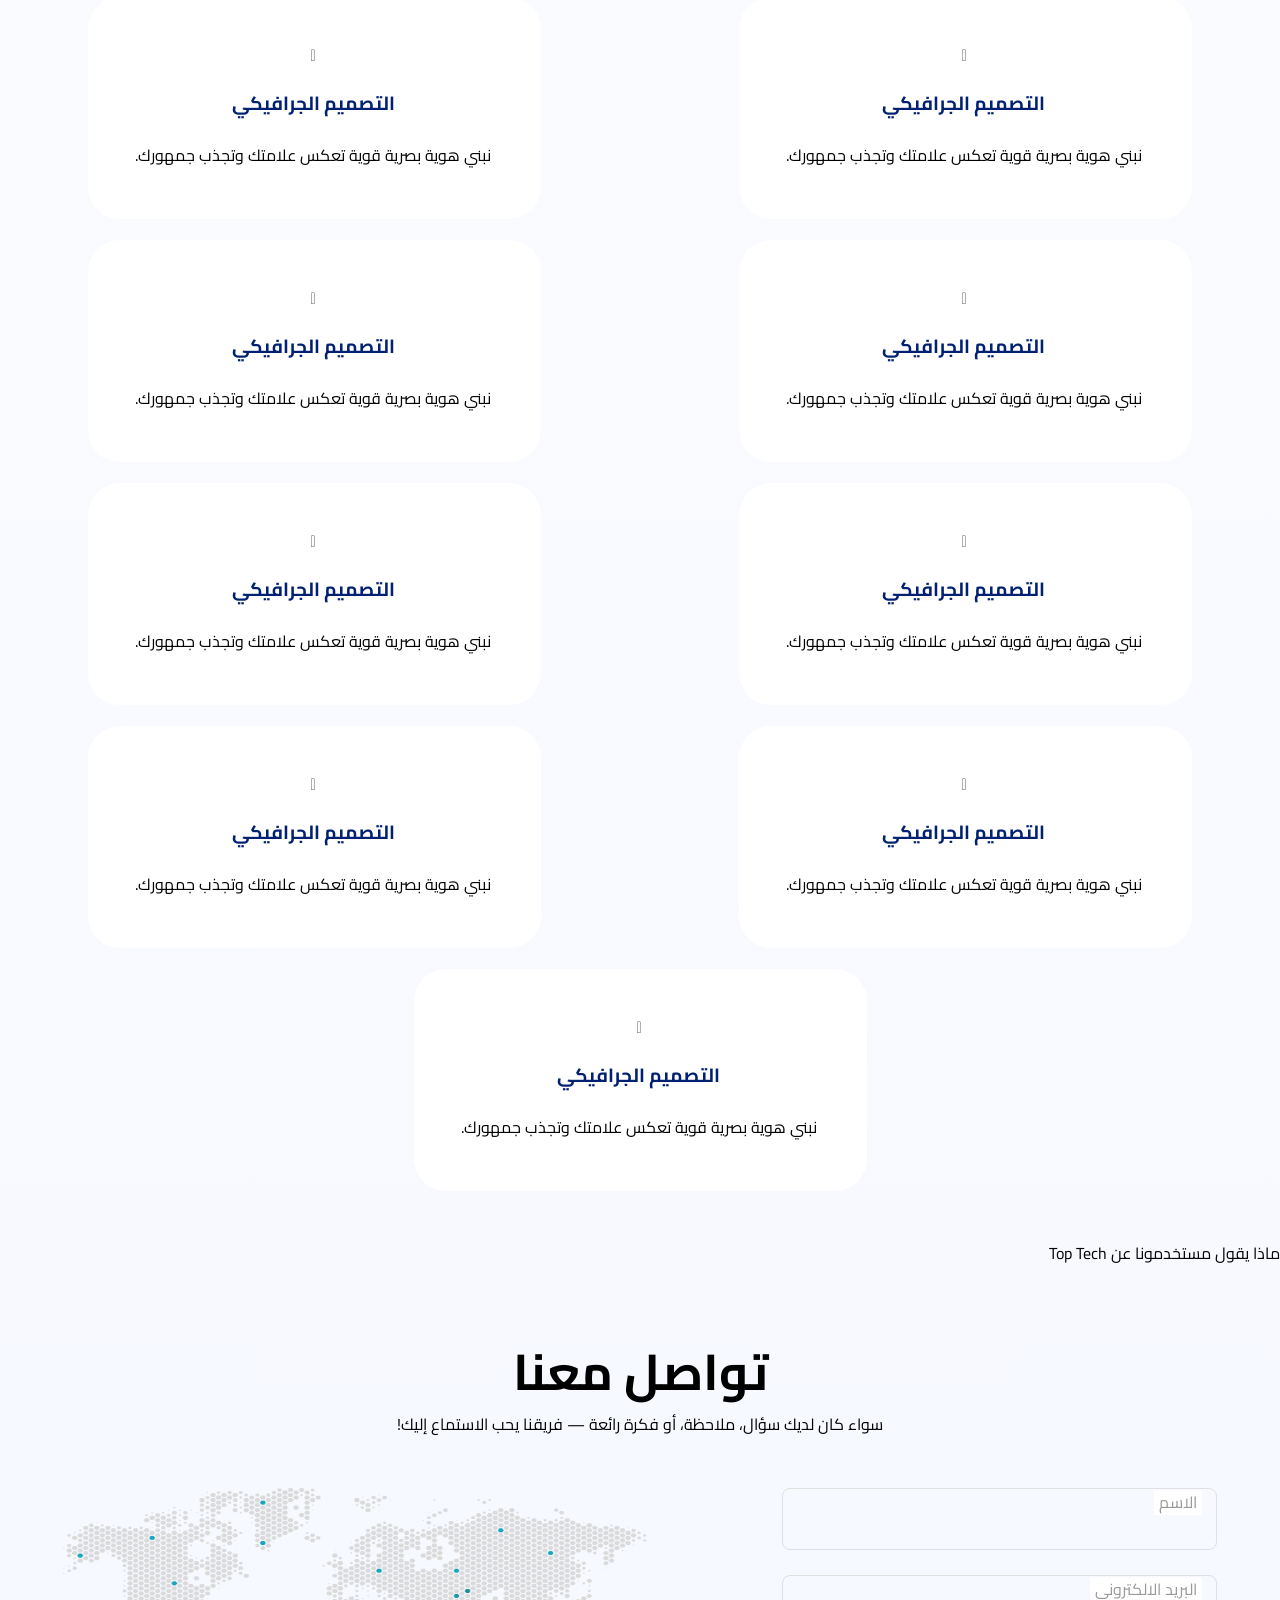
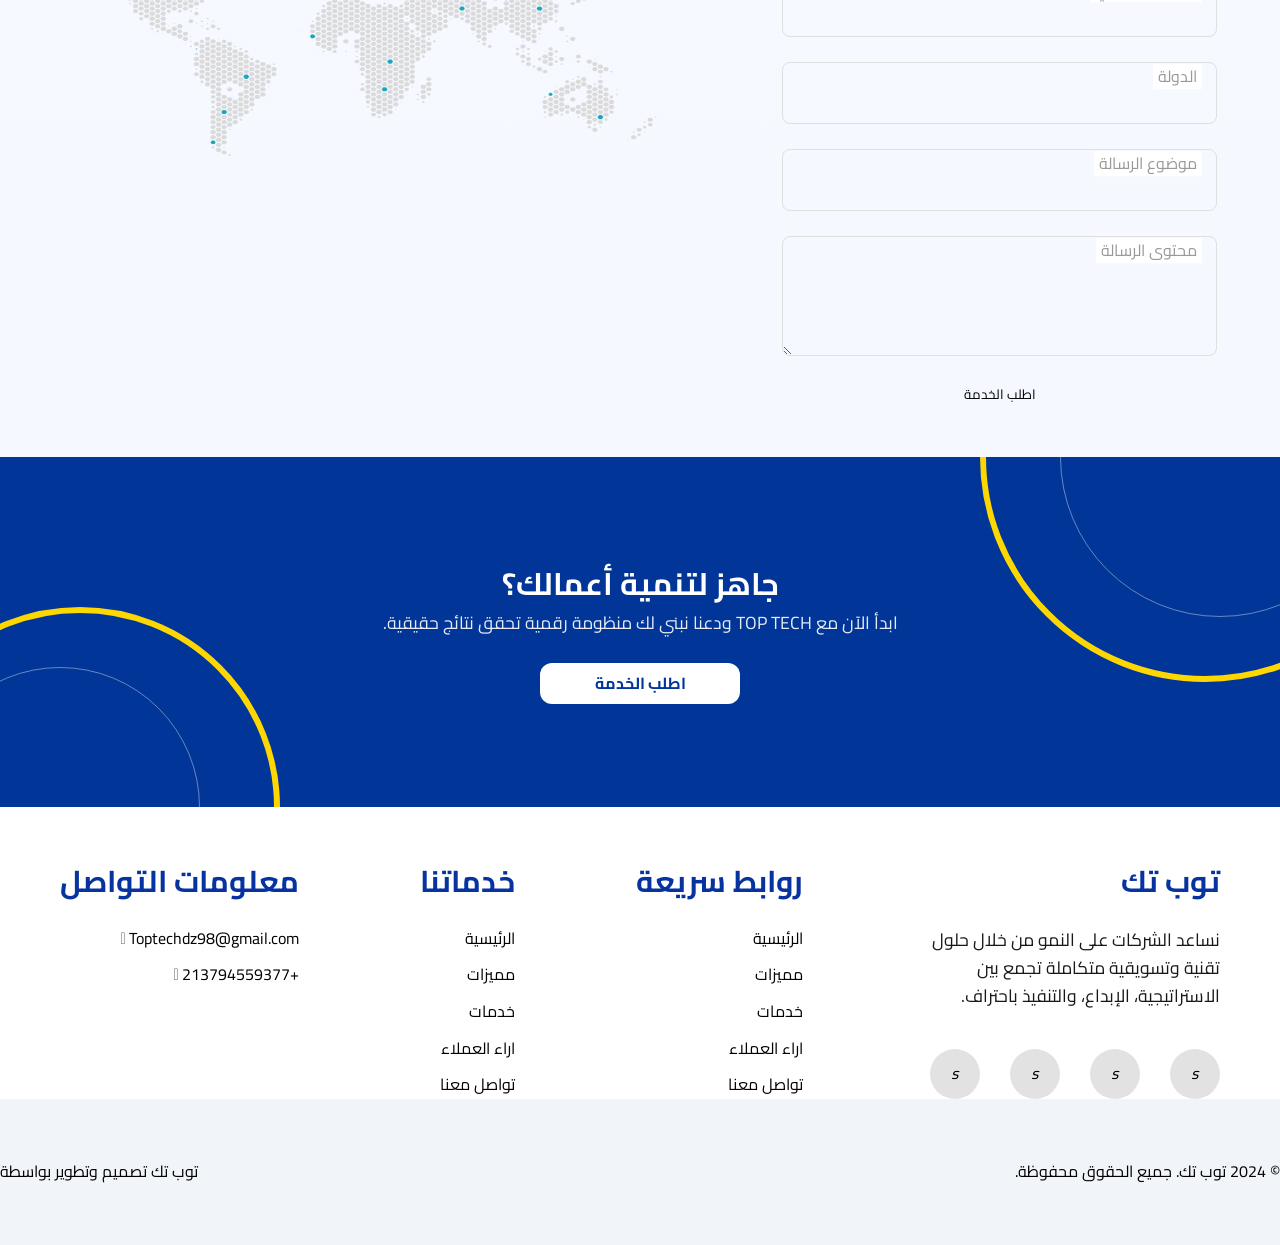
==== commit 8cf547e6: "responsive" ====
--- a/index.html
+++ b/index.html
@@ -9,10 +9,14 @@
 <link rel="stylesheet" href="css/style.css">
 <link rel="stylesheet" href="css/try.css">
 <link rel="stylesheet" href="css/user.css">
+<link rel="stylesheet" href="css/mediaquery.css">
 </head>
 <body>
     <header>
         <img src="img/logo.png" class="logo">
+        <div class="menu-toggle" id="mobile-menu">
+        <i class="fa-solid fa-bars"></i>
+    </div>
             <ul>
                 <li><a href="" class="active">الصفحة الرئيسية</a></li>
                 <li><a href=""> المميزات</a></li>
@@ -348,8 +352,10 @@
   }, { threshold: 0.2 });
 
   observer.observe(document.getElementById('timelineWrap'));
-
-  alert(window.innerWidth);
+document.getElementById('mobile-menu').addEventListener('click', function() {
+    const navList = document.querySelector('header ul');
+    navList.classList.toggle('show');
+});
 </script>
 
 </body>
--- a/css/mediaquery.css
+++ b/css/mediaquery.css
@@ -0,0 +1,132 @@
+/* تنسيقات الشاشات الصغيرة */
+@media (max-width: 600px) {
+    header {
+        justify-content: space-between;
+        padding: 0 20px;
+        position: relative;
+    }
+
+    /* إخفاء القائمة العادية وزر الطلب في الهيدر */
+    header ul, 
+    header .request-sercive {
+        display: none;
+    }
+
+    /* إظهار أيقونة البرجر */
+    .menu-toggle {
+        display: block !important;
+        font-size: 24px;
+        cursor: pointer;
+        margin-top: 30px;
+        color: #0D47A1;
+    }
+
+    /* تحويل القائمة إلى قائمة منسدلة (Overlay) */
+    header ul.show {
+        display: flex;
+        flex-direction: column;
+        position: absolute;
+        top: 86px; /* أسفل الهيدر مباشرة */
+        left: 0;
+        width: 100%;
+        background: #fff;
+        gap: 0;
+        box-shadow: 0 10px 15px rgba(0,0,0,0.1);
+        z-index: 1000;
+        padding: 20px 0;
+    }
+
+    header ul.show li {
+        width: 100%;
+        text-align: center;
+        padding: 15px 0;
+        border-bottom: 1px solid #f0f0f0;
+    }
+
+    header ul.show li a {
+        display: block;
+        width: 100%;
+    }
+
+    .hero .hero-content span {
+    font-size: 29px;}
+    .hero .hero-content p {
+    width: 306px;
+}
+.statics{
+    
+    flex-direction: column;
+    gap: 38px;
+}
+.why-us>span {
+    font-size: 21px;}
+    .why-us>p {
+        width: 300px;
+    }
+    .why-us .content div{
+        padding-left: 20px;
+    }
+    .why-us .content div{
+        margin-top: 0;
+        margin-bottom: 0;
+    }
+    .contact-us .content{
+        flex-direction: column;
+    }
+    .contact-us .contact-form {
+    width: 80%;
+}
+
+.left-1 {
+    width: 280px;
+    height: 280px;
+    bottom: -192px;
+    left: -169px;
+}
+
+.left-2 {
+    width: 400px;
+    height: 400px;
+    bottom: -275px;
+    left: -245px;
+    border: 6px solid;
+    border-color: #FFD700;
+}
+.right-1 {
+    right: -284px;
+}
+.right-2 {
+    width: 450px;
+    height: 450px;
+    top: -225px;
+    right: -383px;
+    border: 6px solid;
+    border-color: #FFD700;
+}
+footer .content {
+    display: flex;
+    flex-wrap: wrap;
+    justify-content: space-around;
+    padding-top: 50px;
+    flex-direction: column;
+    justify-content: center;
+    align-items: center;
+    margin-bottom: 20px;
+}
+footer .copyright {
+    display: flex;
+    justify-content: space-between;
+    padding-top: 60px;
+    padding-bottom: 60px;
+    flex-direction: column;
+    background-color: #F1F5F9;
+    gap: 22px;
+    text-align: center;
+}
+}
+/* تأكد أن البرجر مخفي في الشاشات الكبيرة */
+@media (min-width: 601px) {
+    .menu-toggle {
+        display: none;
+    }
+}
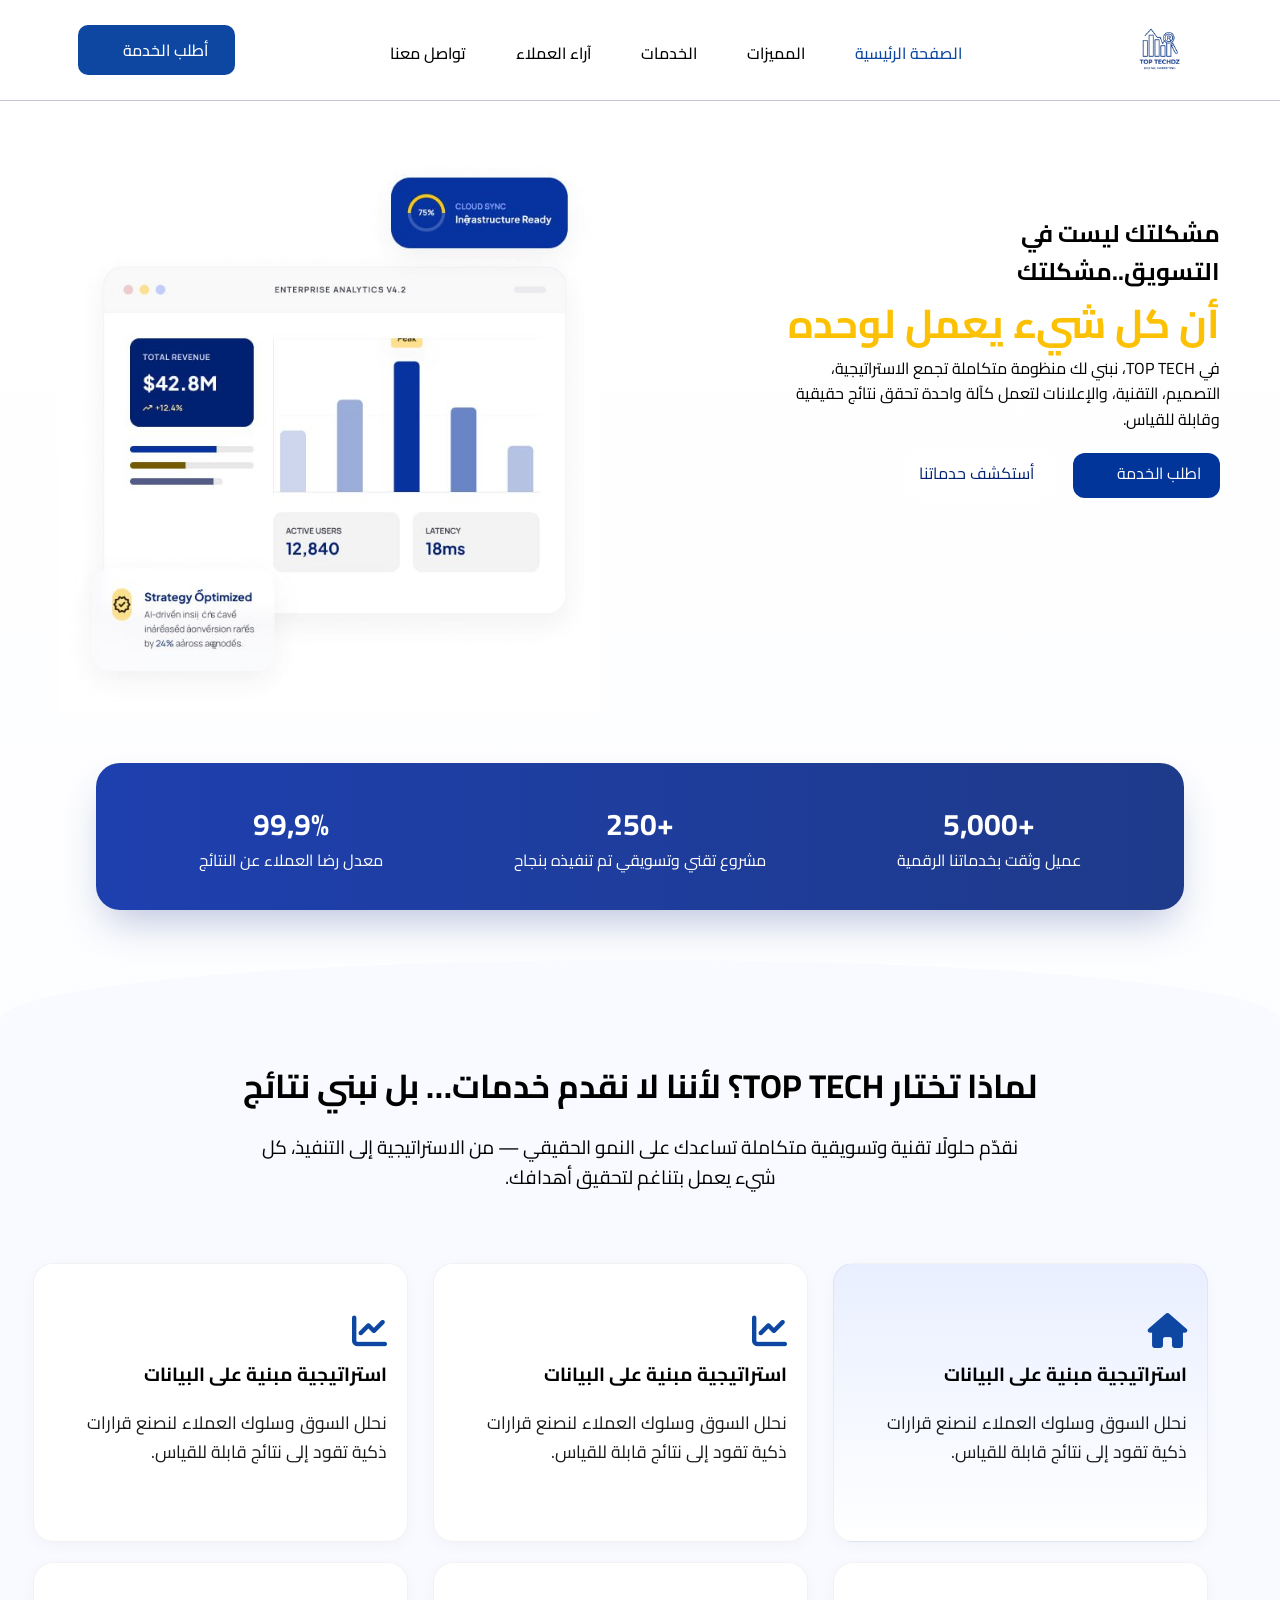
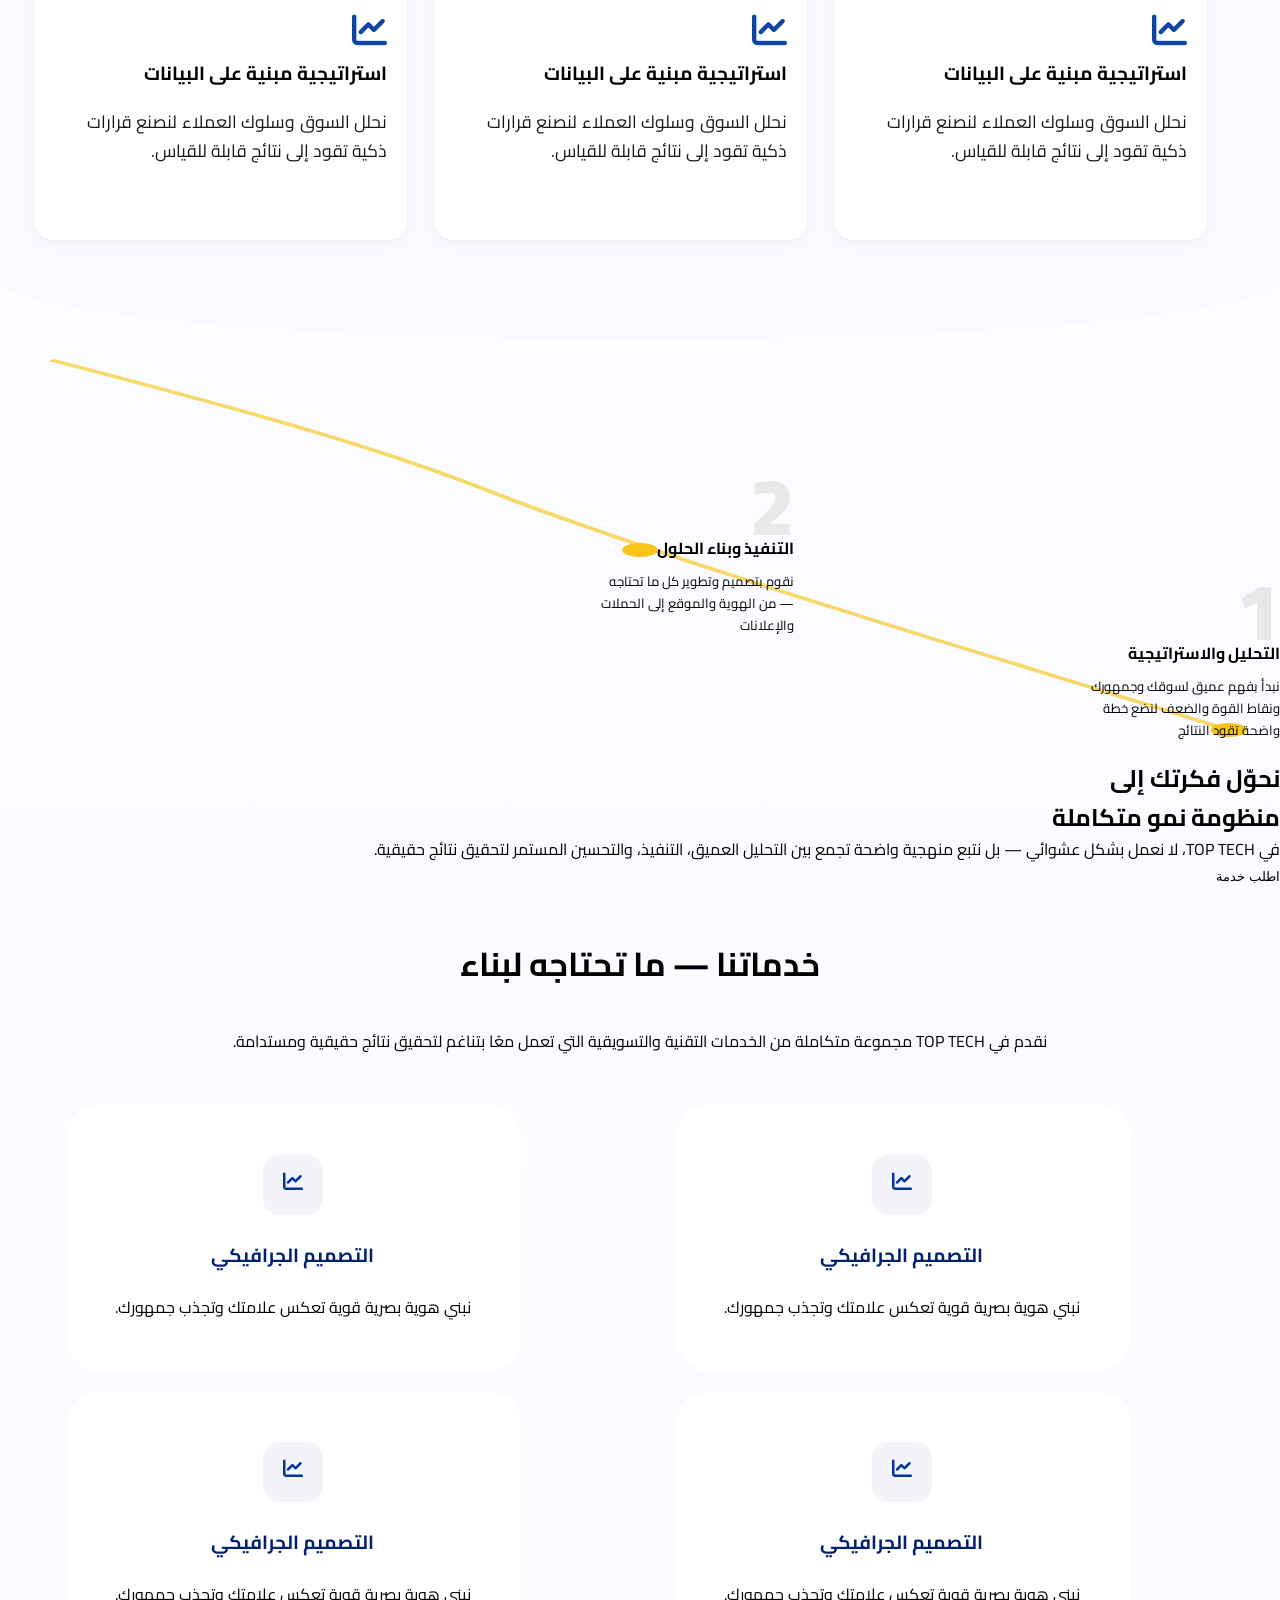
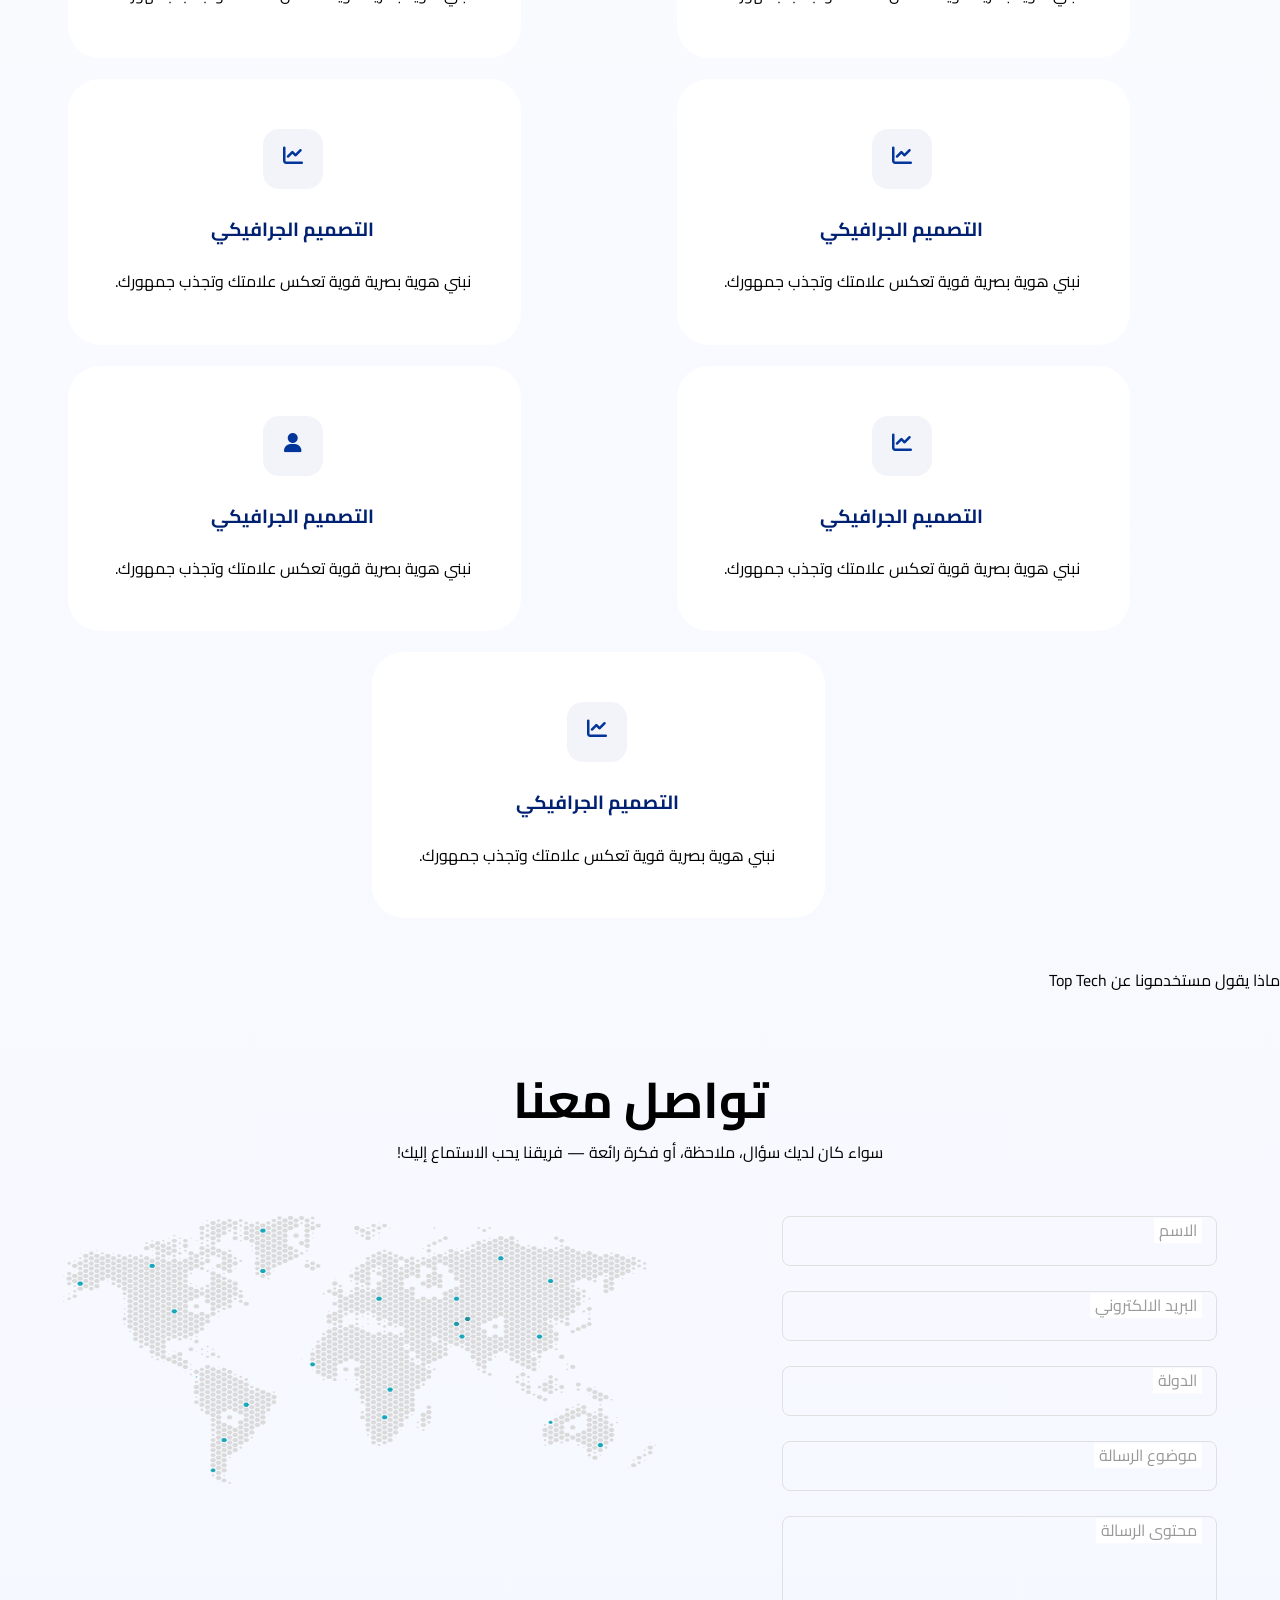
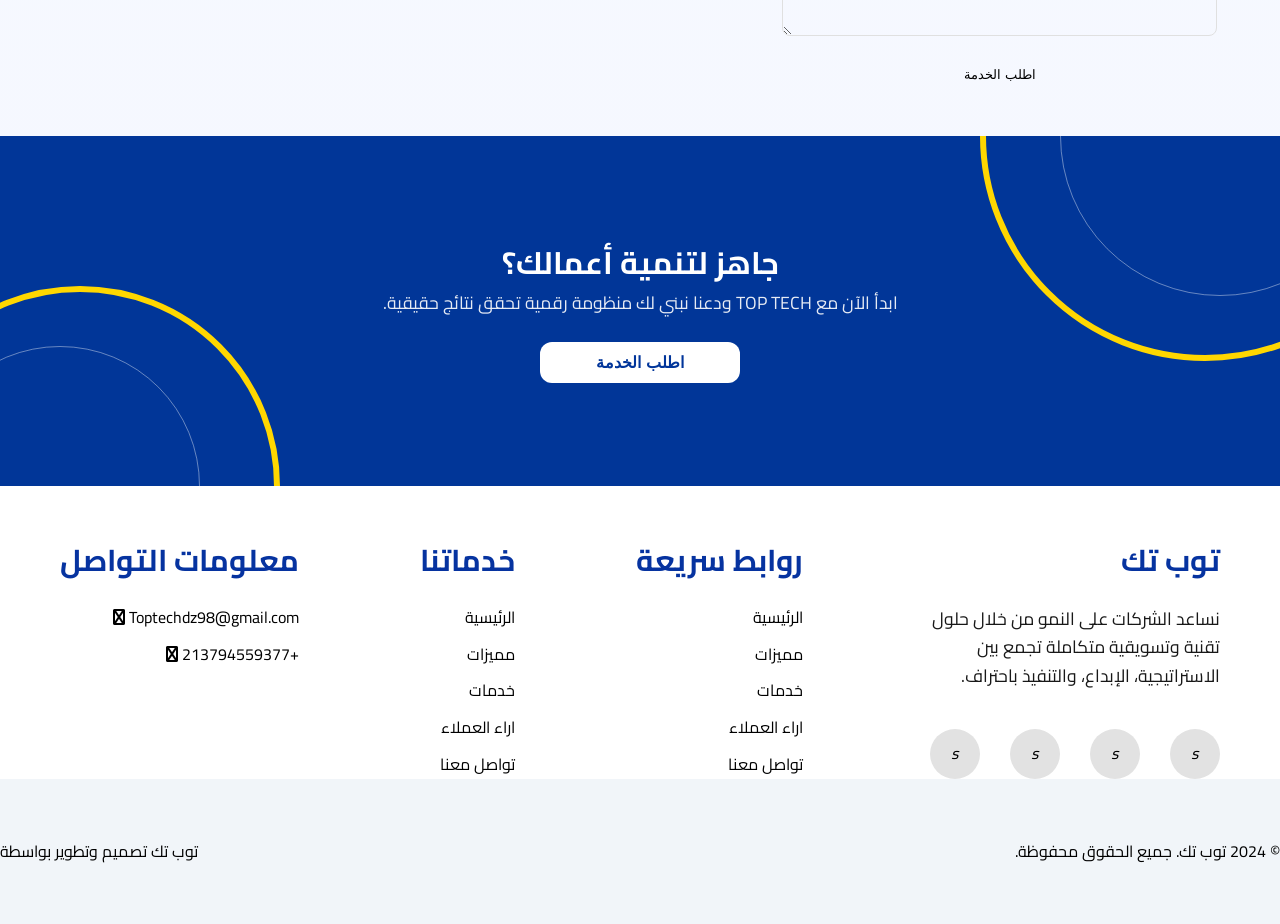
==== commit 998f21e8: "adsdsadas" ====
--- a/index.html
+++ b/index.html
@@ -5,11 +5,11 @@
     <meta name="viewport" content="width=device-width, initial-scale=1.0">
     <title>Document</title>
     <link rel="stylesheet" href="https://cdnjs.cloudflare.com/ajax/libs/font-awesome/6.5.1/css/all.min.css" ... />
-<link rel="stylesheet" href="css/main.css">
+ <link rel="stylesheet" href="css/main.css">
 <link rel="stylesheet" href="css/style.css">
-<link rel="stylesheet" href="css/try.css">
+ <link rel="stylesheet" href="css/try.css">
 <link rel="stylesheet" href="css/user.css">
-<link rel="stylesheet" href="css/mediaquery.css">
+<link rel="stylesheet" href="css/mediaquery.css"> 
 </head>
 <body>
     <header>
@@ -59,7 +59,7 @@
 <section class="why-us">
     <span>لماذا تختار TOP TECH؟  لأننا لا نقدم خدمات… بل نبني نتائج</span>
     <p>نقدّم حلولًا تقنية وتسويقية متكاملة تساعدك على النمو الحقيقي — من الاستراتيجية إلى التنفيذ، كل شيء يعمل بتناغم لتحقيق أهدافك.</p>
-    <section class="content">
+    <section class="content ">
         <div class="active">
 <i class="fa-solid fa-house"></i>
             <span>استراتيجية مبنية على البيانات</span>
--- a/css/main.css
+++ b/css/main.css
@@ -1,27 +1,13 @@
 
-@font-face {
-    font-family: 'Cairo';
-    src: url('../fonts/Cairo-Regular.ttf') format('truetype');
-    font-weight: 400;
-    font-style: normal;
-}
-@font-face {
-    font-family: 'Cairo';
-    src: url('../fonts/Cairo-Medium.ttf') format('truetype');
-    font-weight: 500;
-    font-style: normal;
-}
-@font-face {
-    font-family: 'Cairo';
-    src: url('../fonts/Cairo-Bold.ttf') format('truetype');
-    font-weight: 700;
-    font-style: normal;
+@import url('https://fonts.googleapis.com/css2?family=Cairo:wght@400;500;700&display=swap');
+
+body {
+    font-family: 'Cairo', sans-serif;
 }
 *, *::before, *::after {
     margin: 0;
     padding: 0;
     box-sizing: border-box;
-    font-family: 'Cairo', sans-serif;
 }
 html {
     scroll-behavior: smooth; 
@@ -34,6 +20,9 @@
     direction: rtl; 
     background: linear-gradient(180deg, #FFFFFF 0%, #F4F7FF 100%);
     box-sizing: border-box;
+}
+.fas, .fab, .far, .fa {
+    font-family: "Font Awesome 5 Free" !important; /* تأكد من اسم الإصدار لديك */
 }
 ul {
     list-style: none; 
--- a/css/style.css
+++ b/css/style.css
@@ -157,21 +157,20 @@
     display: flex;
     flex-wrap: wrap;
     justify-content: space-around;
-    gap: 20px;
+      margin-right: 40px;
 
 }
 .why-us .content div{
         display: flex;
     background: #fff;
     flex-direction: column;
-    margin-bottom: 50px;
-    margin-top: 50px;
+    margin-top: 20px;
     padding-top: 50px;
     text-align: justify;
     padding-right: 20px;
     padding-bottom: 50px;
     border-radius: 20px;
-    padding-left: 100px;
+    padding-left: 53px;
     border: 1px solid rgba(0, 0, 0, 0.05); 
     box-shadow: 0 4px 15px rgba(0, 0, 0, 0.03);
     transition: transform 0.3s ease, box-shadow 0.3s ease, border-color 0.3s ease;
@@ -190,6 +189,11 @@
     }
 .why-us   .content div i{
     color: #0D47A1;
+        width: 20px;
+    display: block;
+    height: 20px;
+    margin-bottom: 25px;
+    font-size: 35px;
 }
 .why-us   .content div span{
     font-weight: bold;
@@ -220,6 +224,8 @@
     margin-top: 50px;
     margin-bottom: 50px;
     gap: 21px;
+    
+    padding-right: 83px;
 }
 .services .cotnent  .service{
       background: white;
@@ -232,6 +238,20 @@
     display: flex;
     flex-direction: column;
     gap: 25px;
+}
+.services .cotnent  .service i{
+        display: block;
+    width: 60px;
+    text-align: center;
+    margin: auto;
+    height: 60px;
+    border-radius: 16px;
+    padding-top: 17px;
+    color: #01359A;
+    background: #0633A00D;
+    font-size: 20px;
+    font-weight: bold;
+
 }
 .services   .cotnent  .service .title
 {
@@ -453,6 +473,22 @@
     padding-bottom: 60px;
     background-color: #F1F5F9;
 }
+
+.container {
+    width: 100%;
+    max-width: 1200px; /* أو 1140px حسب عرض التصميم عندك */
+    margin-right: auto;
+    margin-left: auto;
+    padding-right: 10px;
+    padding-left: 10px;
+    /* لإضافة لمسة احترافية تناسب التصميم */
+    box-sizing: border-box; 
+}
+
+/* لجعل الحاويات داخل الشبكة (Grid) متناسقة */
+.section-wrapper {
+    padding: 80px 0; /* مسافة رأسية كبيرة بين الأقسام كما في التصميم */
+}
 /* */
 /* .services */
 /* .services */
--- a/css/mediaquery.css
+++ b/css/mediaquery.css
@@ -53,6 +53,10 @@
     .hero .hero-content p {
     width: 306px;
 }
+
+.hero .hero-content{
+    text-align: center;
+}
 .statics{
     
     flex-direction: column;
@@ -75,6 +79,8 @@
     }
     .contact-us .contact-form {
     width: 80%;
+    
+        margin: auto;
 }
 
 .left-1 {
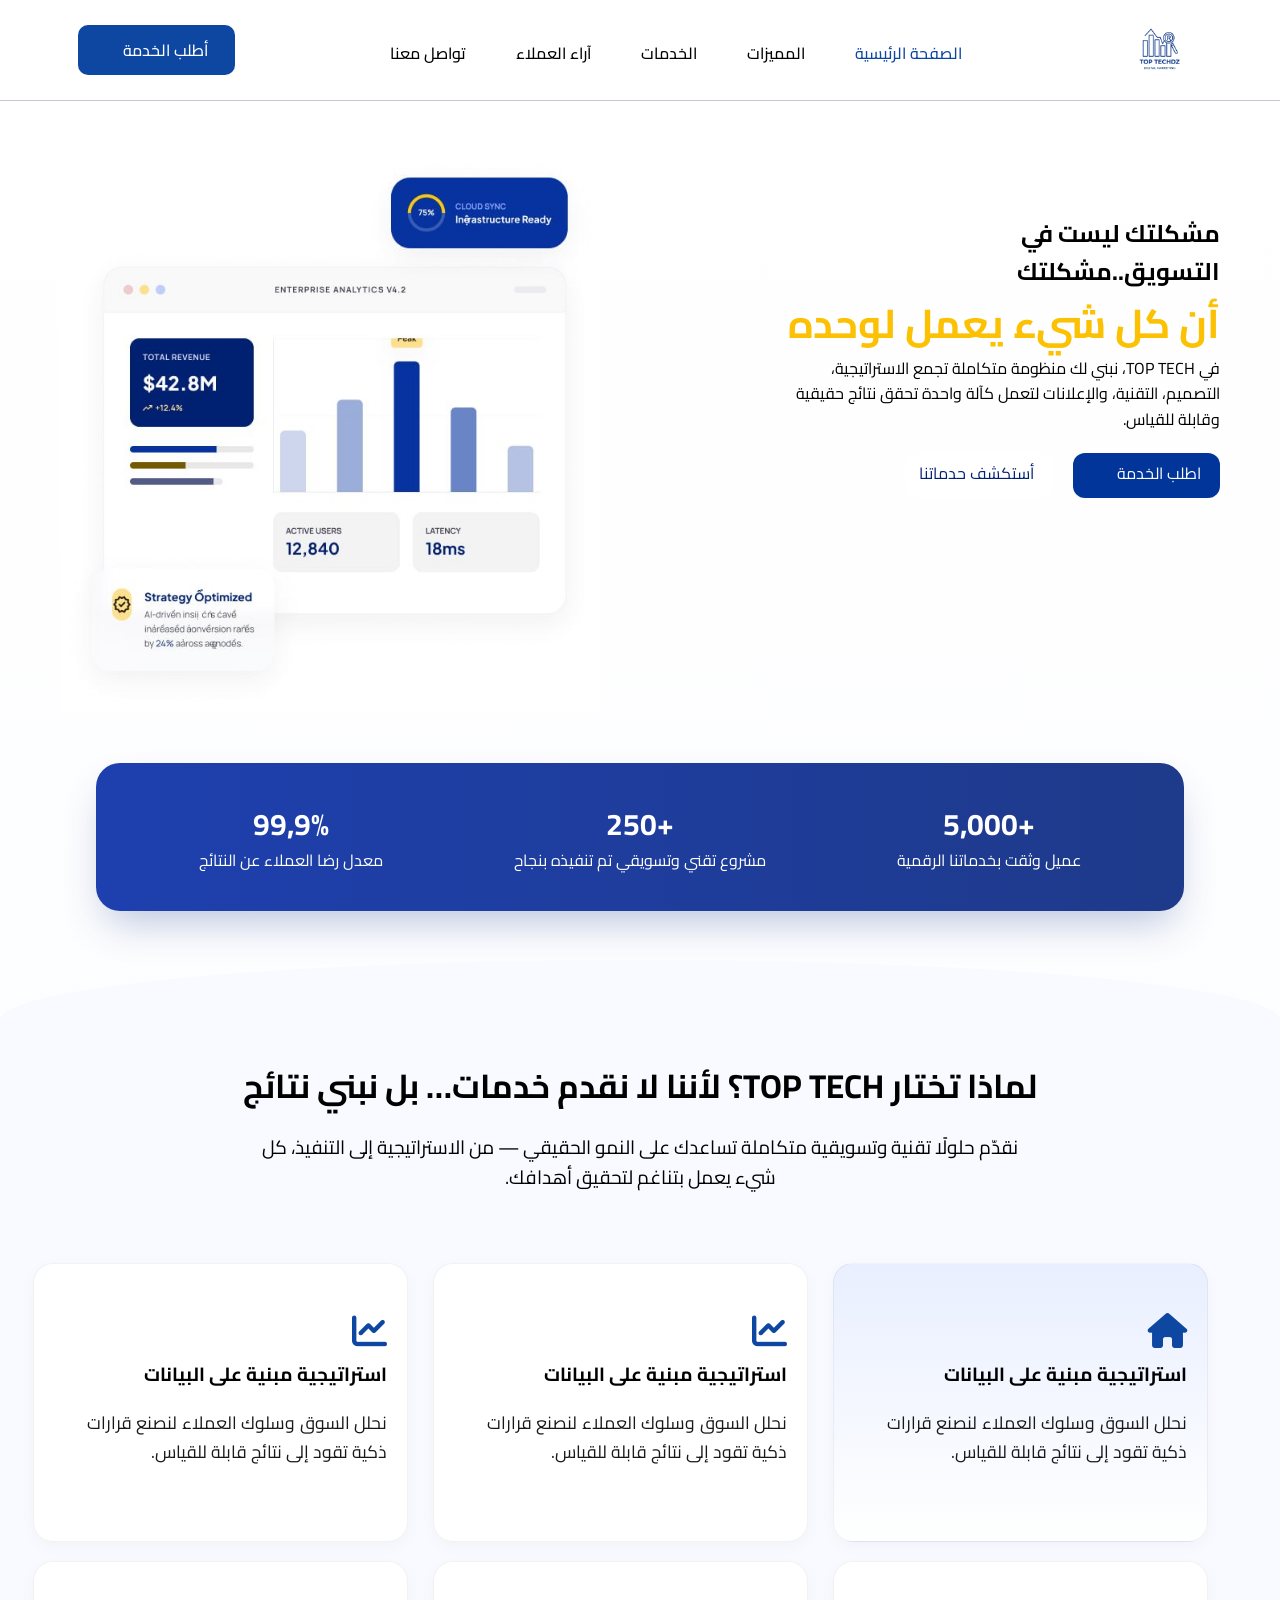
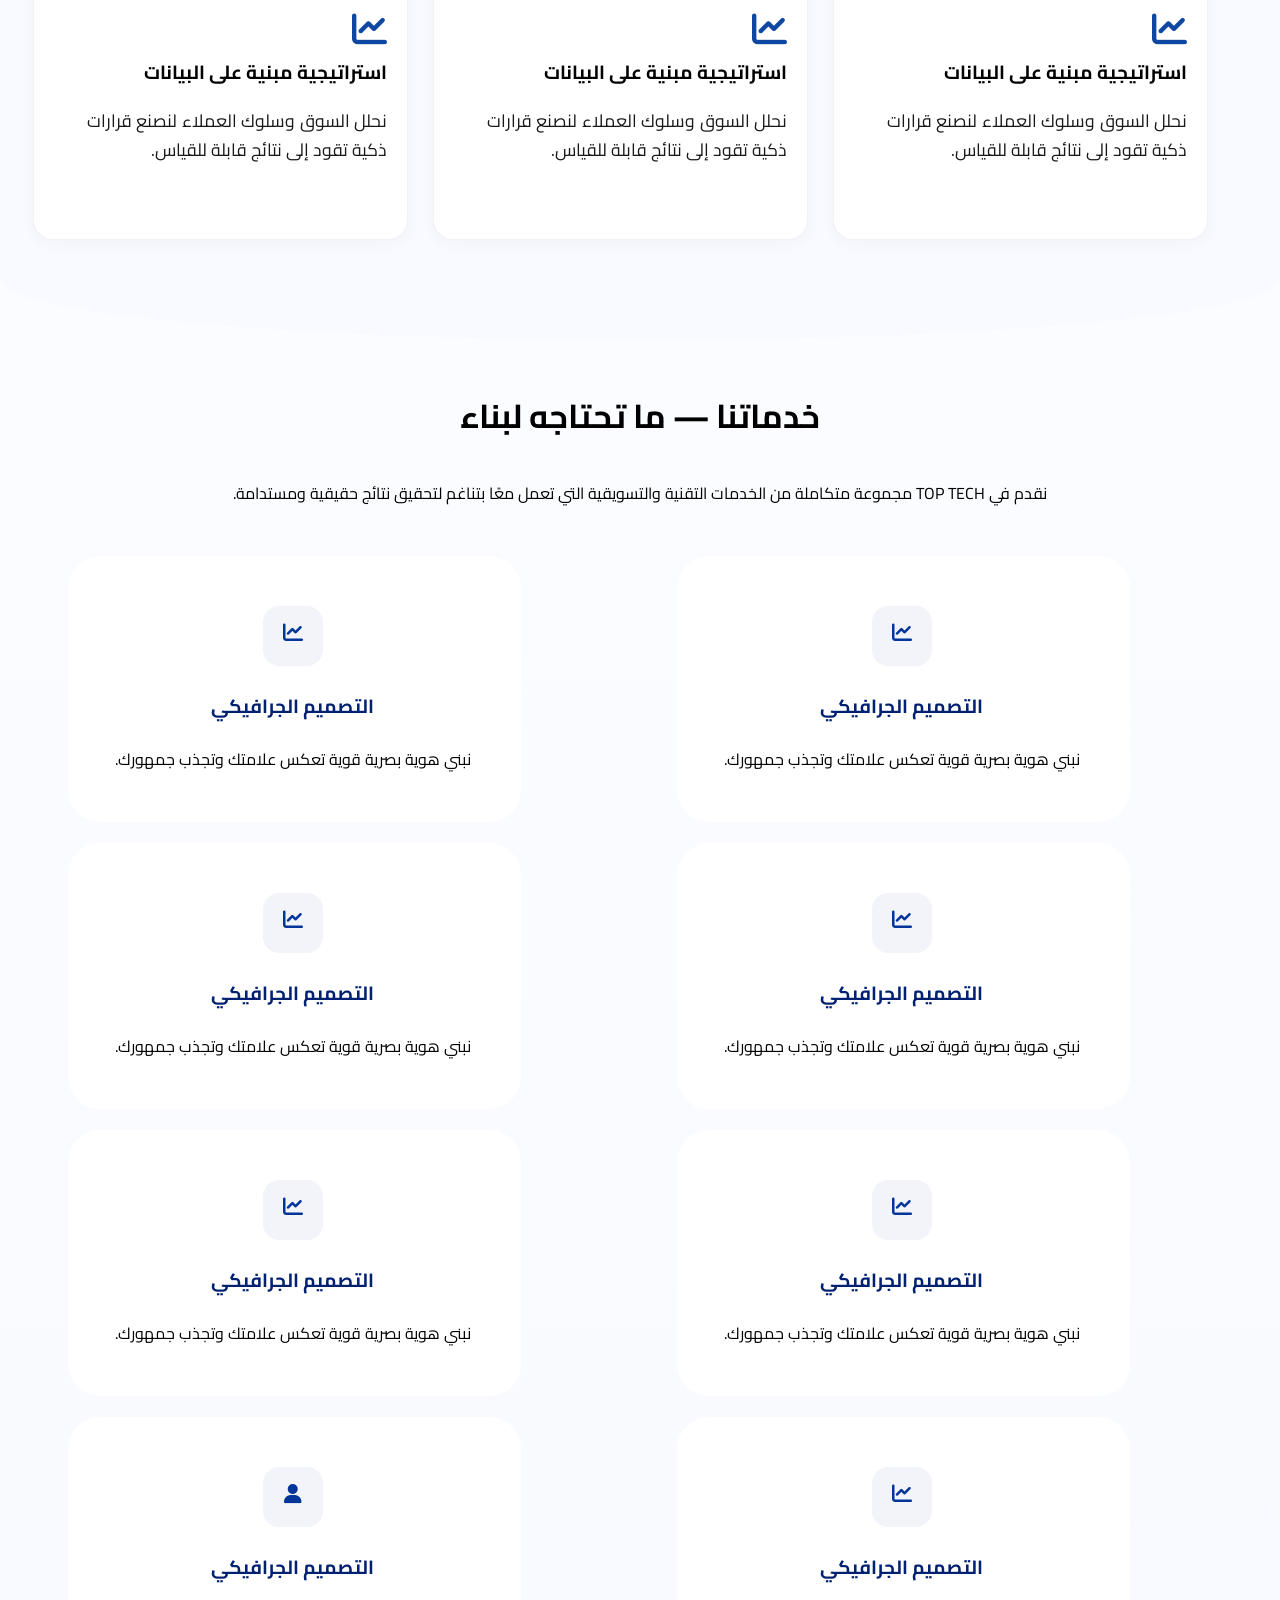
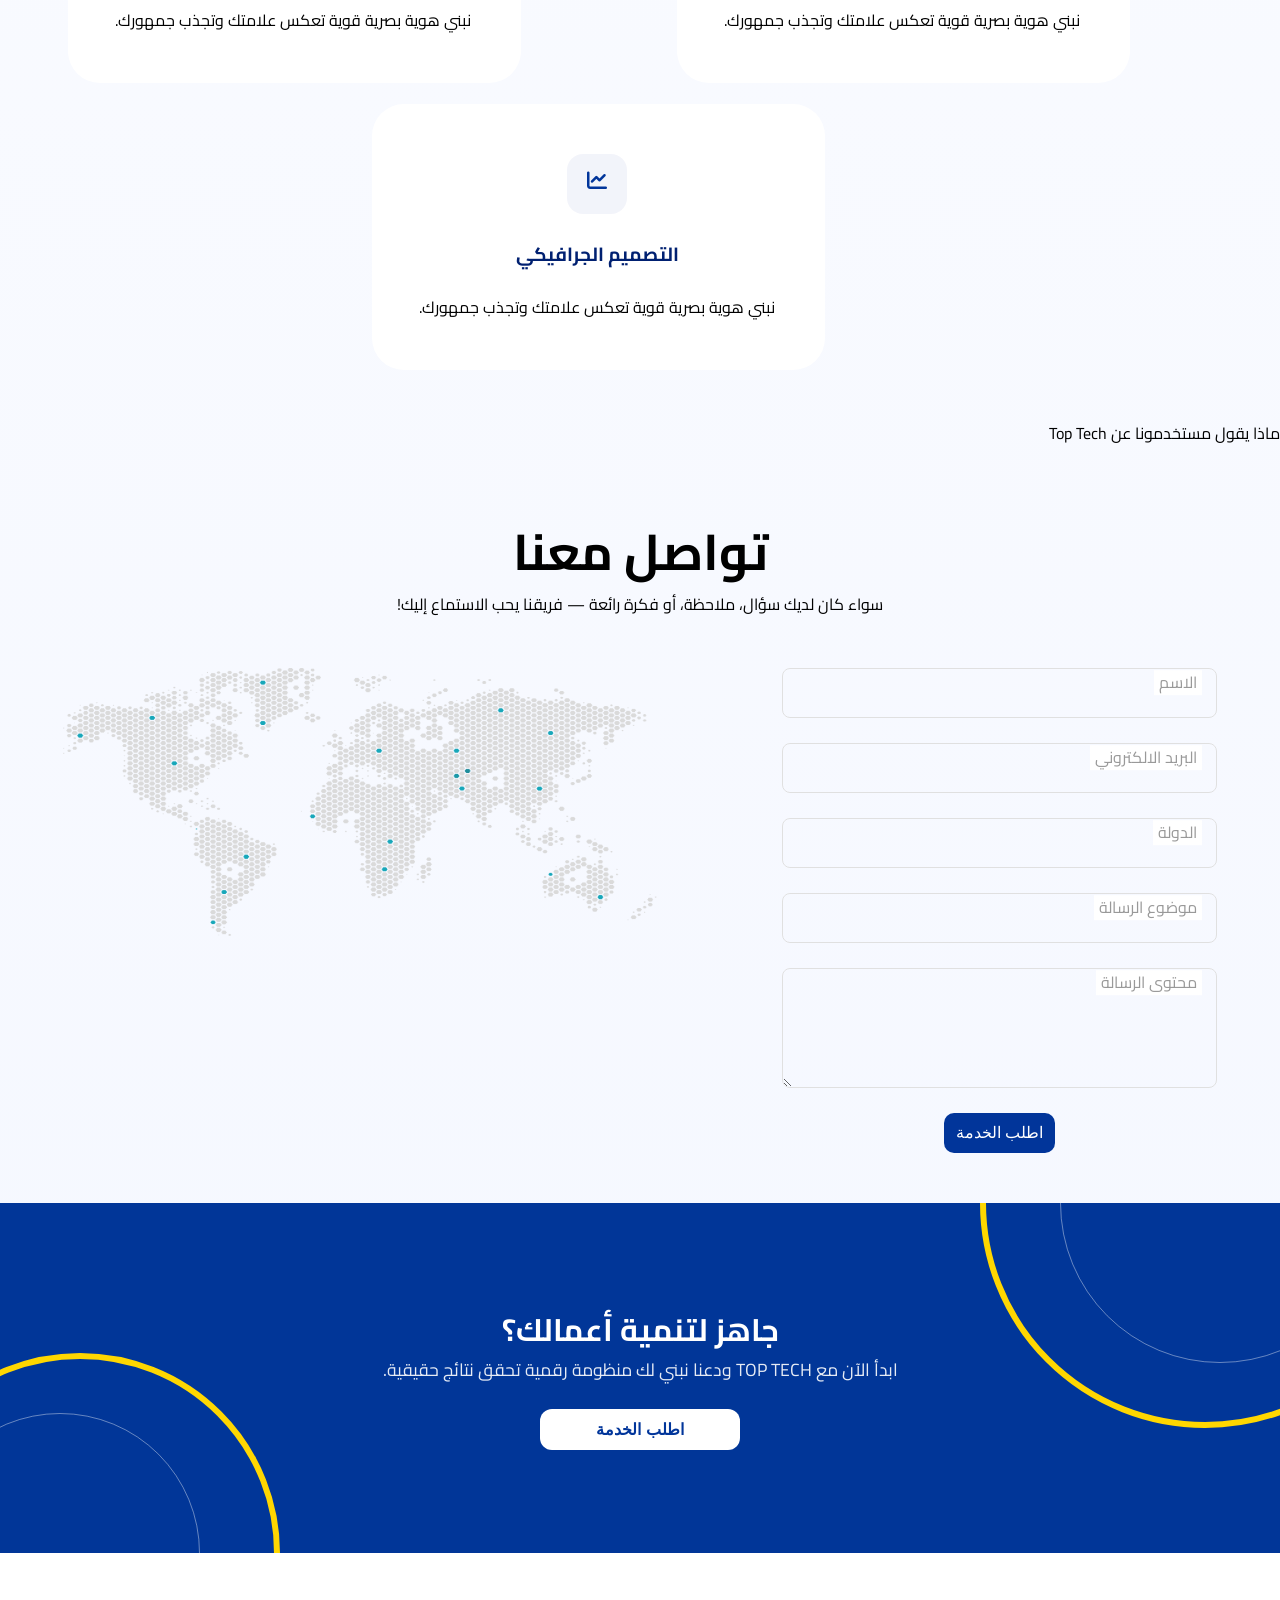
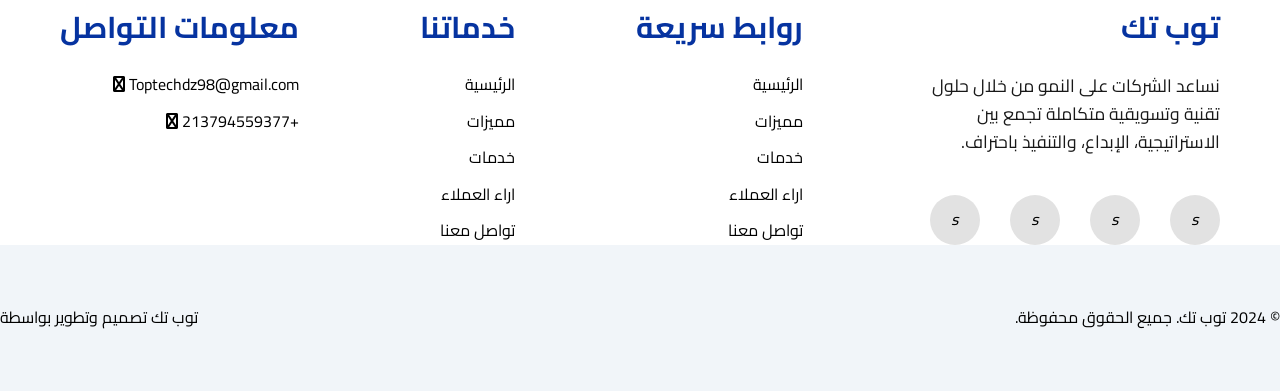
==== commit e6c87163: "adssadads" ====
--- a/index.html
+++ b/index.html
@@ -10,6 +10,7 @@
  <link rel="stylesheet" href="css/try.css">
 <link rel="stylesheet" href="css/user.css">
 <link rel="stylesheet" href="css/mediaquery.css"> 
+<link rel="stylesheet" href="css/animiation.css"> 
 </head>
 <body>
     <header>
@@ -42,7 +43,7 @@
 <img src="img/hero.jpeg">
 </div>
     </section>
-<section class="statics">
+<section class="statics reveal">
     <div class="clinints">
         <span class="number">+5,000</span>
         <span>عميل وثقت بخدماتنا الرقمية</span>
@@ -56,7 +57,7 @@
         <span>معدل رضا العملاء عن النتائج</span>
     </div>
 </section>
-<section class="why-us">
+<section class="why-us reveal">
     <span>لماذا تختار TOP TECH؟  لأننا لا نقدم خدمات… بل نبني نتائج</span>
     <p>نقدّم حلولًا تقنية وتسويقية متكاملة تساعدك على النمو الحقيقي — من الاستراتيجية إلى التنفيذ، كل شيء يعمل بتناغم لتحقيق أهدافك.</p>
     <section class="content ">
@@ -92,68 +93,7 @@
         </div>
     </section>
 </section>
-
-<section class="about-us">
-
-  <!-- Left: Timeline visual -->
-  <div class="timeline-wrap" id="timelineWrap">
-    <!-- SVG Curved Path -->
-    <svg class="curve-svg" viewBox="0 0 500 420" preserveAspectRatio="none">
-      <defs>
-        <linearGradient id="pathGrad" x1="0%" y1="100%" x2="100%" y2="0%">
-          <stop offset="0%" stop-color="#F5C518"/>
-          <stop offset="100%" stop-color="#F5C518" stop-opacity="0.3"/>
-        </linearGradient>
-      </defs>
-      <!-- Main curve -->
-      <path
-        id="mainPath"
-        d="M 480,390 C 380,310 260,220 190,150 C 140,100 80,60 20,20"
-        stroke="url(#pathGrad)"
-        stroke-width="3"
-        fill="none"
-        stroke-dasharray="700"
-        stroke-dashoffset="700"
-        style="transition: stroke-dashoffset 1.8s ease"
-      />
-      <!-- Dots on path -->
-      <circle cx="480" cy="390" r="7" fill="#F5C518" opacity="0" class="dot-anim" style="transition-delay:0s"/>
-      <circle cx="250" cy="210" r="7" fill="#F5C518" opacity="0" class="dot-anim" style="transition-delay:0.6s"/>
-      <circle cx="20"  cy="20"  r="7" fill="#F5C518" opacity="0" class="dot-anim" style="transition-delay:1.2s"/>
-    </svg>
-
-    <!-- Step 1 -->
-    <div class="step step-1" id="s1">
-      <div class="step-number">1</div>
-      <div class="step-title">التحليل والاستراتيجية</div>
-      <div class="step-desc">نبدأ بفهم عميق لسوقك وجمهورك ونقاط القوة والضعف لنضع خطة واضحة تقود النتائج</div>
-    </div>
-
-    <!-- Step 2 -->
-    <div class="step step-2" id="s2">
-      <div class="step-number">2</div>
-      <div class="step-title">التنفيذ وبناء الحلول</div>
-      <div class="step-desc">نقوم بتصميم وتطوير كل ما تحتاجه — من الهوية والموقع إلى الحملات والإعلانات</div>
-    </div>
-
-    <!-- Step 3 -->
-    <div class="step step-3" id="s3">
-      <div class="step-number">3</div>
-      <div class="step-title">التحليل والتحسين المستمر</div>
-      <div class="step-desc">نراقب الأداء ونحسّن النتائج باستمرار لضمان تحقيق أعلى عائد على الاستثمار</div>
-    </div>
-  </div>
-
-  <!-- Right: Text -->
-  <div class="about-us-text">
-    <h1>نحوّل فكرتك إلى<br/>منظومة نمو متكاملة</h1>
-    <p>
-      في TOP TECH، لا نعمل بشكل عشوائي — بل نتبع منهجية واضحة تجمع بين التحليل العميق، التنفيذ، والتحسين المستمر لتحقيق نتائج حقيقية.
-    </p>
-    <button class="btn-primary" onclick="alert('سيتم التواصل معك قريباً!')">اطلب خدمة</button>
-  </div>
-</section>
-<section class="services">
+<section class="services reveal">
     <span class="title">خدماتنا — ما تحتاجه لبناء</span>
     <p>نقدم في TOP TECH مجموعة متكاملة من الخدمات التقنية والتسويقية التي تعمل
 معًا بتناغم لتحقيق نتائج حقيقية ومستدامة.</p>
@@ -214,10 +154,10 @@
     </div>
 </div>
 </section>
-<section class="users">
+<section class="users reveal">
     <span class="title">ماذا يقول مستخدمونا عن Top Tech</span>
 </section>
-<section class="contact-us">
+<section class="contact-us reveal">
     <span class="title">تواصل معنا</span>
     <p>سواء كان لديك سؤال، ملاحظة، أو فكرة رائعة — فريقنا يحب الاستماع إليك!</p>
     <div class="content">
@@ -254,7 +194,7 @@
         <img src="img/MAP.png">
     </div>
 </section>
-<section class="ask-services">
+<section class="ask-services reveal">
     <div class="bg-shape left-1"></div>
     <div class="bg-shape left-2"></div>
     <div class="bg-shape right-1"></div>
@@ -266,7 +206,7 @@
     </div>
 </section>
 
-<footer>
+<footer class="reveal">
     <div class="content">
 <div class="info">
     <span>توب تك</span>
@@ -326,36 +266,25 @@
 </div>
 
 <script>
-  // Animate the path and dots when section enters viewport
-  const observer = new IntersectionObserver((entries) => {
-    entries.forEach(entry => {
-      if (entry.isIntersecting) {
-        // Draw the curve
-        const path = document.getElementById('mainPath');
-        path.style.strokeDashoffset = '0';
-
-        // Show dots
-        document.querySelectorAll('.dot-anim').forEach((dot, i) => {
-          setTimeout(() => { dot.style.opacity = '1'; dot.style.transition = 'opacity 0.4s'; }, 400 + i * 600);
-        });
-
-        // Show step cards with delay
-        ['s1','s2','s3'].forEach((id, i) => {
-          setTimeout(() => {
-            document.getElementById(id).classList.add('visible');
-          }, 300 + i * 500);
-        });
-
-        observer.disconnect();
-      }
-    });
-  }, { threshold: 0.2 });
-
-  observer.observe(document.getElementById('timelineWrap'));
-document.getElementById('mobile-menu').addEventListener('click', function() {
-    const navList = document.querySelector('header ul');
-    navList.classList.toggle('show');
-});
+function reveal() {
+    var reveals = document.querySelectorAll(".reveal");
+
+    for (var i = 0; i < reveals.length; i++) {
+        var windowHeight = window.innerHeight;
+        var elementTop = reveals[i].getBoundingClientRect().top;
+        var elementVisible = 100; // المسافة قبل ما يبدأ الأنميشن (بالبكسل)
+
+        if (elementTop < windowHeight - elementVisible) {
+            reveals[i].classList.add("active");
+        }
+    }
+}
+
+// تشغيل الدالة عند السكرول
+window.addEventListener("scroll", reveal);
+
+// تشغيلها مرة واحدة عند تحميل الصفحة للتأكد من العناصر الظاهرة أصلاً
+reveal();
 </script>
 
 </body>
--- a/css/style.css
+++ b/css/style.css
@@ -284,6 +284,14 @@
     
     width: 34%;
 }
+.contact-us .contact-form button{
+
+    background: #01359A;
+    width: 111px;
+    height: 40px;
+    border-radius: 10px;
+    color: white;
+    font-size: 16px;}
 .contact-us
 .content .contact-img img{
     
@@ -489,6 +497,7 @@
 .section-wrapper {
     padding: 80px 0; /* مسافة رأسية كبيرة بين الأقسام كما في التصميم */
 }
+
 /* */
 /* .services */
 /* .services */
--- a/css/animiation.css
+++ b/css/animiation.css
@@ -0,0 +1,75 @@
+@keyframes floating {
+    0% { transform: translateY(0px); }
+    50% { transform: translateY(-15px); }
+    100% { transform: translateY(0px); }
+}
+
+.hero-img img, .contact-img img {
+    animation: floating 4s ease-in-out infinite;
+    display: block; /* لضمان عدم حدوث مشاكل في المسافات */
+}
+/* تحديث لكود الـ why-us والـ service */
+.why-us .content div, .services .cotnent .service {
+    transition: all 0.4s cubic-bezier(0.25, 0.46, 0.45, 0.94);
+    cursor: pointer;
+}
+
+.why-us .content div:hover, .services .cotnent .service:hover {
+    transform: translateY(-10px);
+    box-shadow: 0 15px 30px rgba(13, 71, 161, 0.1);
+    border-color: #FCC103; /* لون الهوية الأصفر */
+}
+
+/* تحريك الأيقونة داخل البطاقة عند الهوفر */
+.why-us .content div:hover i, .services .cotnent .service:hover i {
+    transform: scale(1.1) rotate(5deg);
+    transition: transform 0.3s ease;
+}
+.reveal {
+    opacity: 0;
+    transform: translateY(20px);
+    transition: all 0.6s ease-out;
+}
+
+.reveal.active {
+    opacity: 1;
+    transform: translateY(0);
+}.hero .hero-content .btns .ask {
+    position: relative;
+    overflow: hidden;
+}
+
+.hero .hero-content .btns .ask::after {
+    content: '';
+    position: absolute;
+    top: -50%;
+    left: -60%;
+    width: 20%;
+    height: 200%;
+    background: rgba(255, 255, 255, 0.2);
+    transform: rotate(30deg);
+    transition: none;
+    animation: shine 4s infinite;
+}
+
+@keyframes shine {
+    0% { left: -60%; }
+    20% { left: 120%; }
+    100% { left: 120%; }
+}
+
+
+/*****/
+/* الحالة الابتدائية: مخفي ونازل قليلاً */
+.reveal {
+    opacity: 0;
+    transform: translateY(30px);
+    transition: all 0.8s cubic-bezier(0.2, 0.6, 0.2, 1);
+    will-change: opacity, transform;
+}
+
+/* الحالة عند الوصول إليه: يظهر ويرتفع لمكانه */
+.reveal.active {
+    opacity: 1;
+    transform: translateY(0);
+}
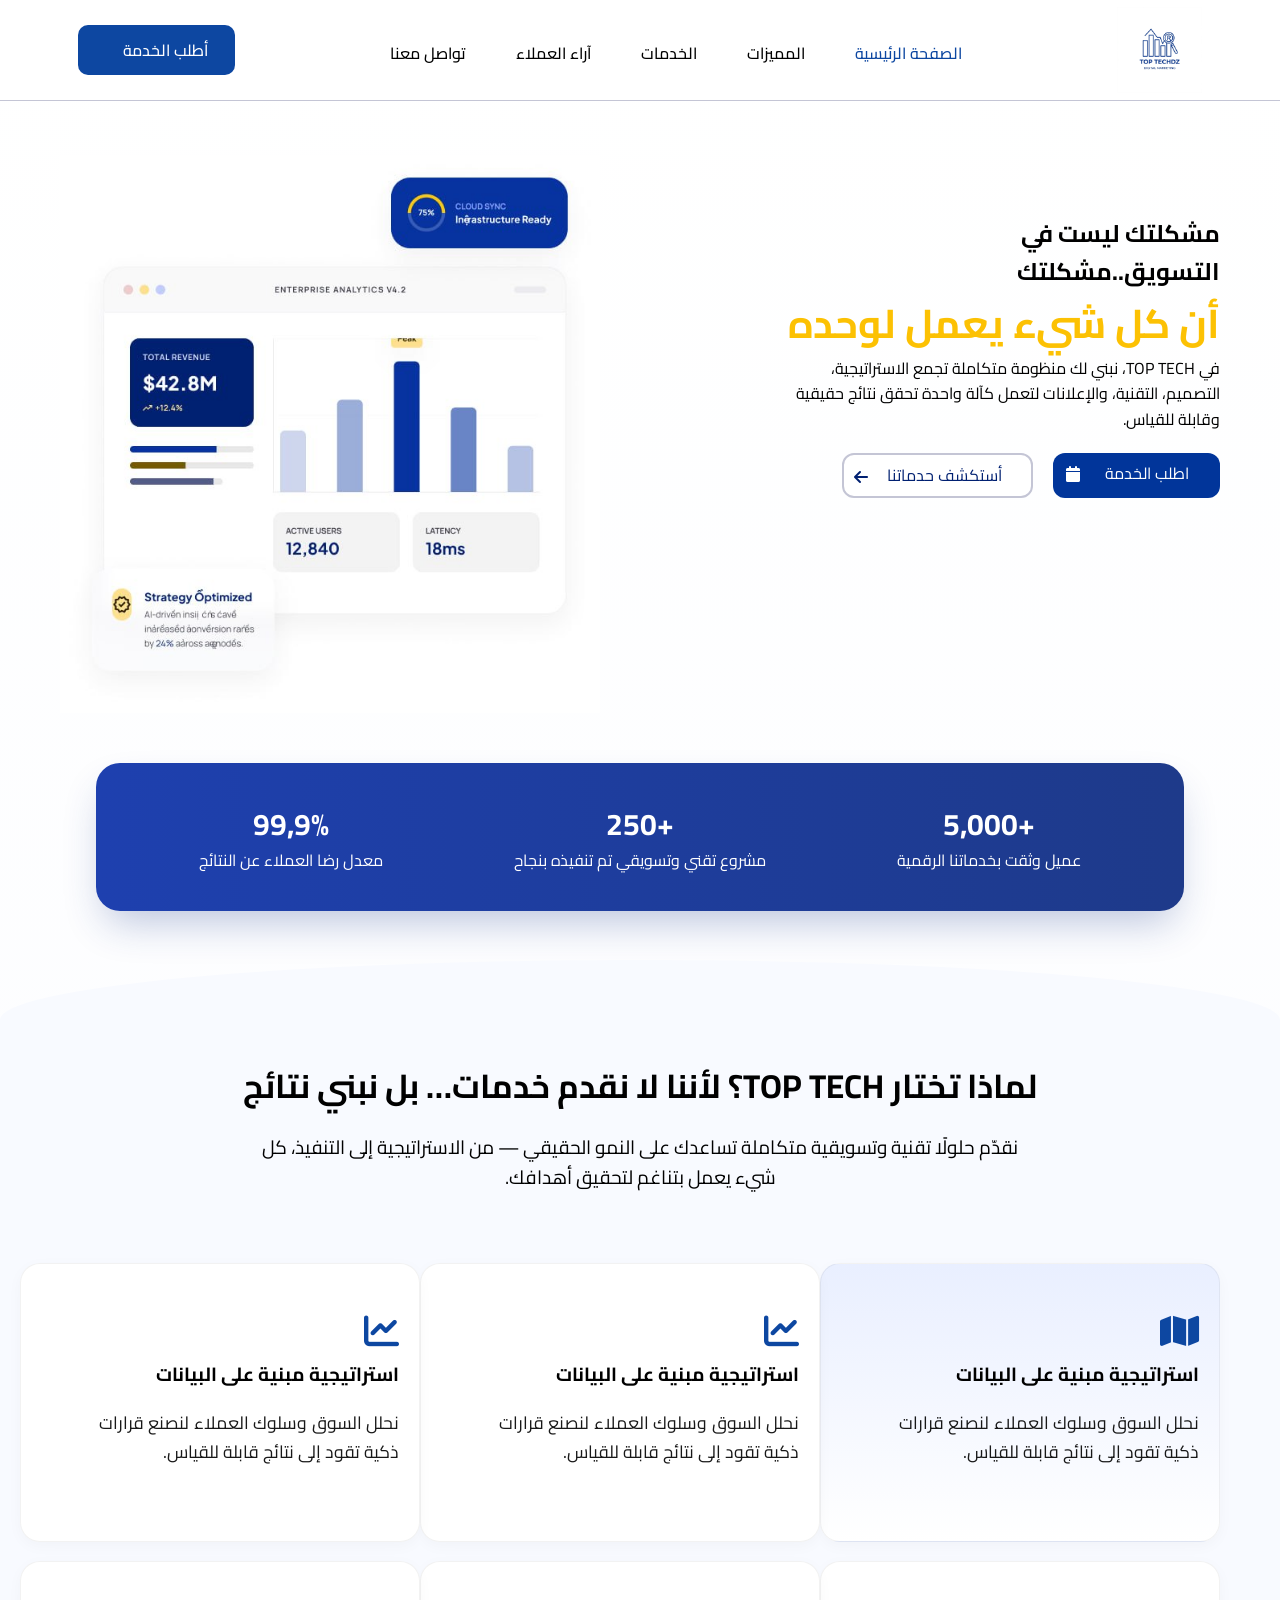
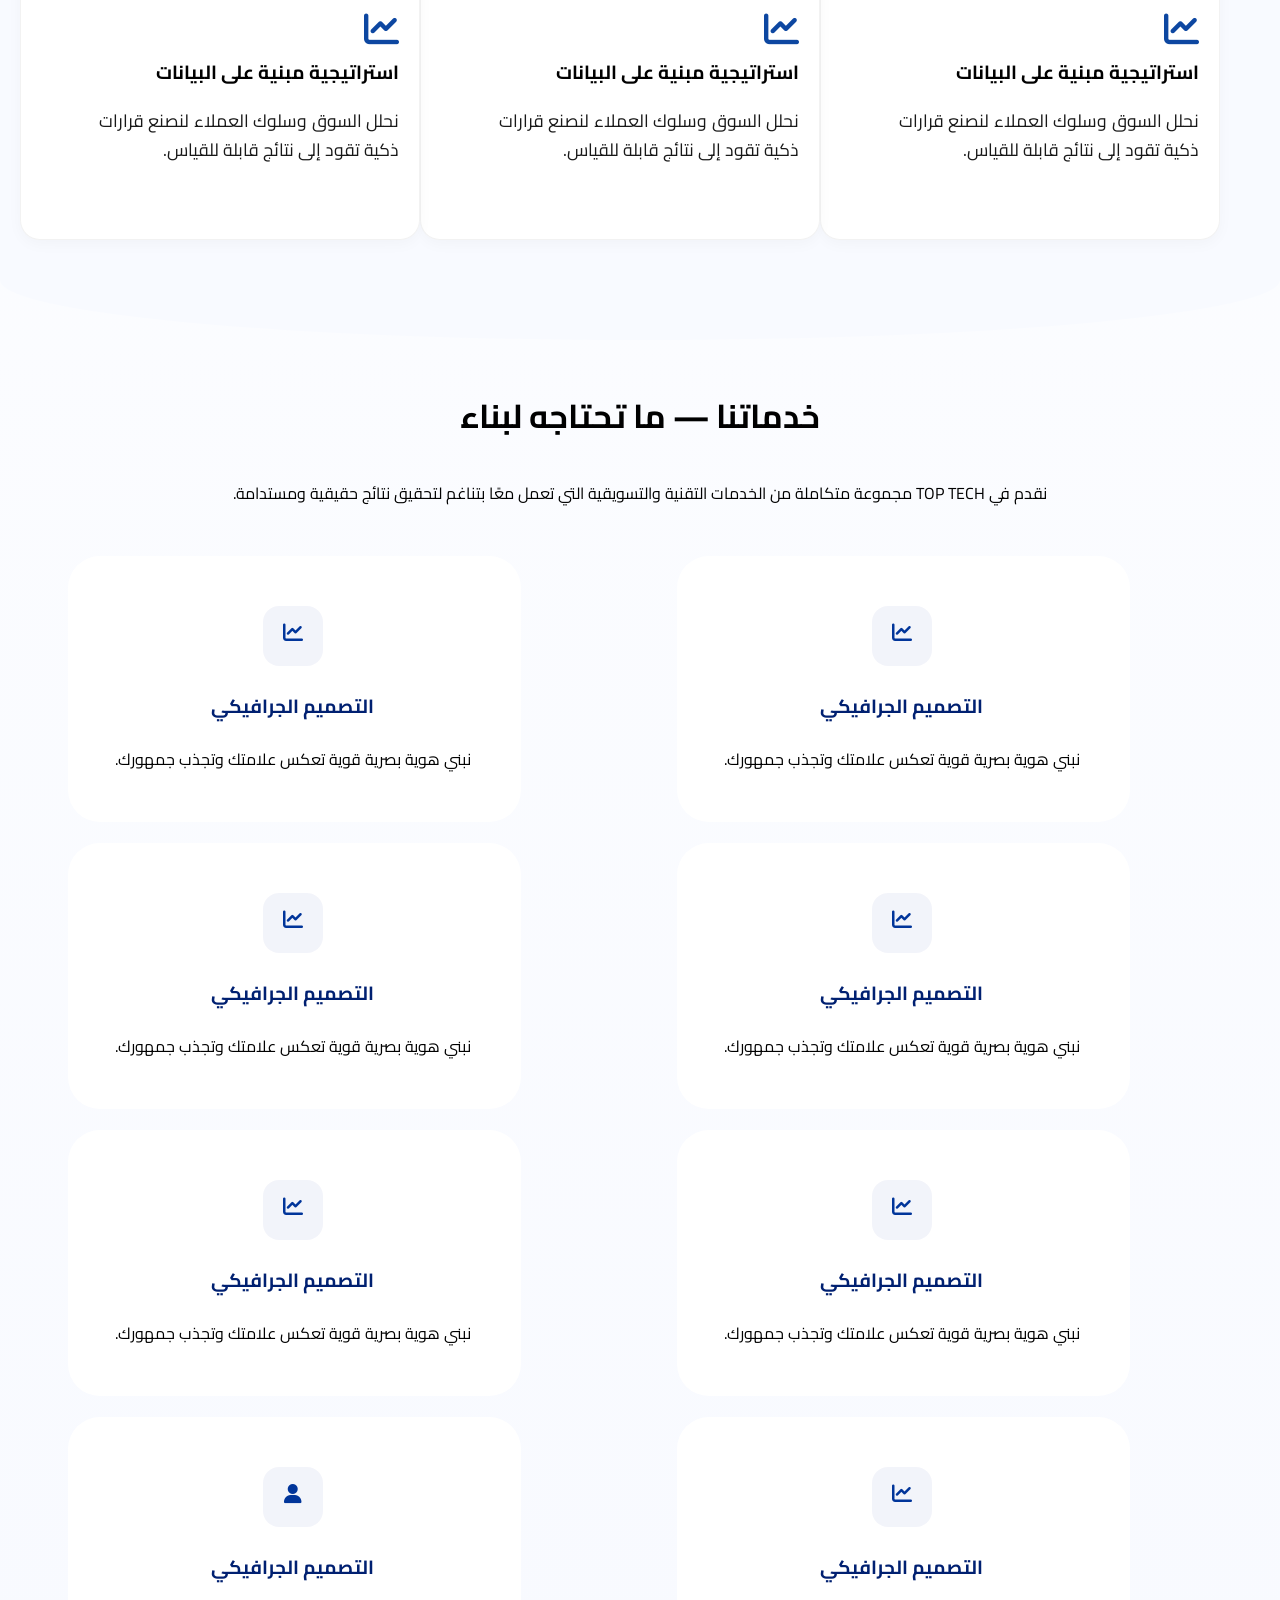
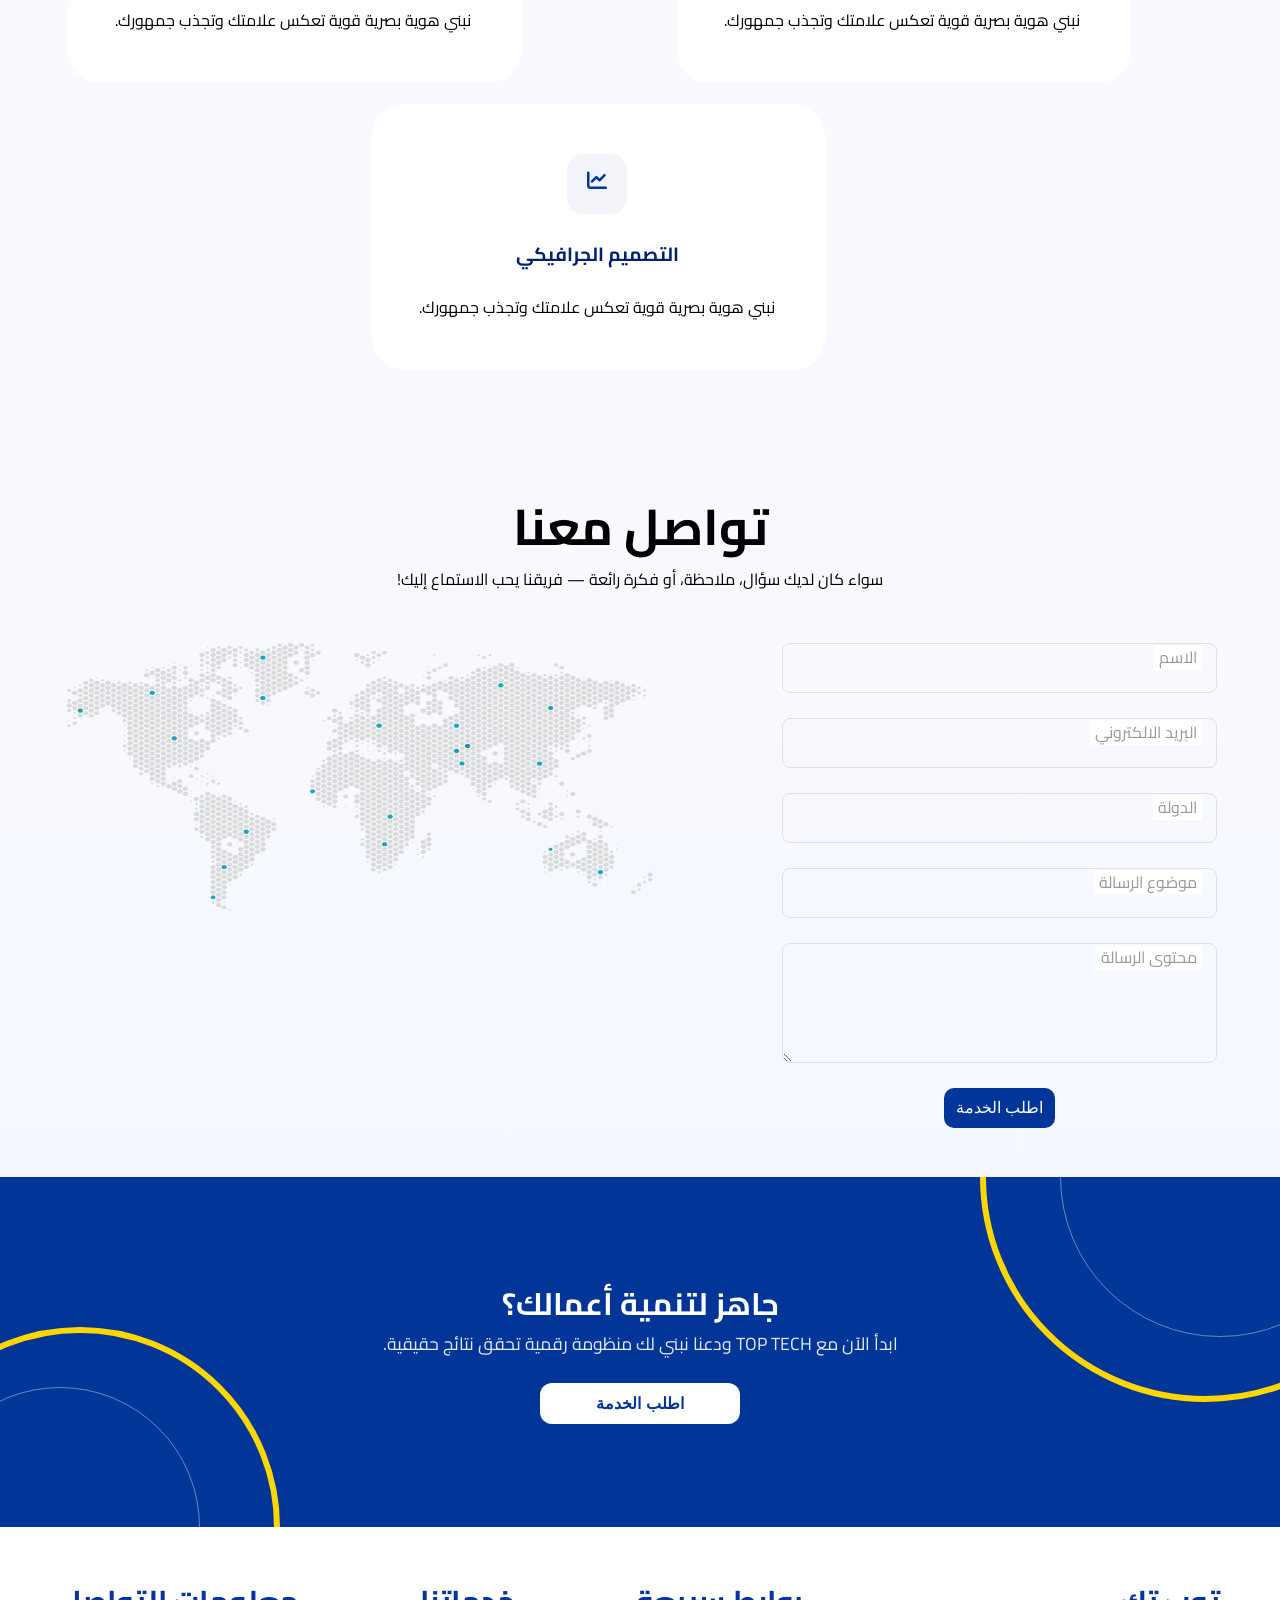
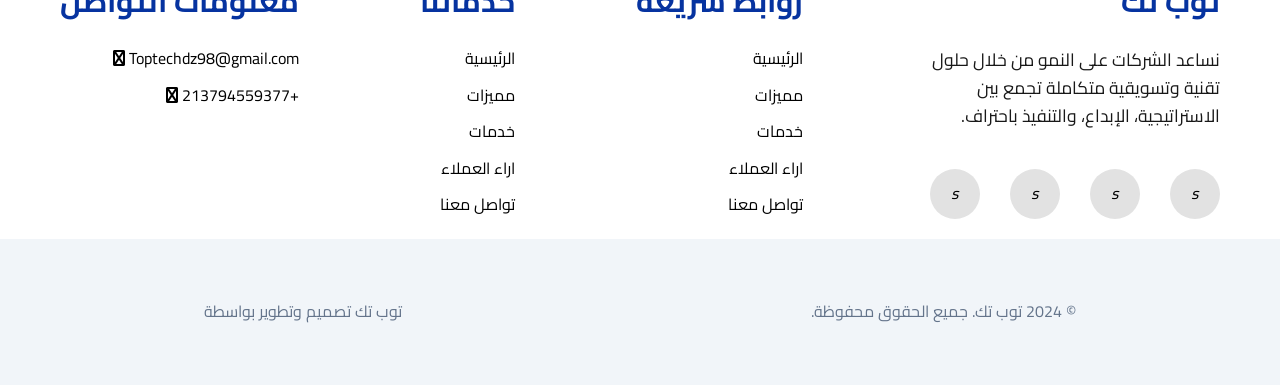
==== commit 11c20ea6: "dadasads" ====
--- a/index.html
+++ b/index.html
@@ -35,15 +35,21 @@
     <p>في TOP TECH، نبني لك منظومة متكاملة تجمع الاستراتيجية، التصميم،
 التقنية، والإعلانات لتعمل كآلة واحدة تحقق نتائج حقيقية وقابلة للقياس.</p>
 <div class="btns">
-    <a href="#" class="ask">اطلب الخدمة</a>
-    <a href="#" class="discocer"> أستكشف حدماتنا</a>
+    <a href="#" class="ask">
+        اطلب الخدمة
+        <i class="fa-solid fa-calendar"></i>
+    </a>
+    <a href="#" class="discocer"> أستكشف حدماتنا
+
+        <i class="fa-solid fa-arrow-left"></i>
+    </a>
 </div>
 </div>
 <div class="hero-img">
 <img src="img/hero.jpeg">
 </div>
     </section>
-<section class="statics reveal">
+<section class="statics reveal fade-right">
     <div class="clinints">
         <span class="number">+5,000</span>
         <span>عميل وثقت بخدماتنا الرقمية</span>
@@ -62,7 +68,7 @@
     <p>نقدّم حلولًا تقنية وتسويقية متكاملة تساعدك على النمو الحقيقي — من الاستراتيجية إلى التنفيذ، كل شيء يعمل بتناغم لتحقيق أهدافك.</p>
     <section class="content ">
         <div class="active">
-<i class="fa-solid fa-house"></i>
+<i class="fa-solid fa-map"></i>
             <span>استراتيجية مبنية على البيانات</span>
             <p>نحلل السوق وسلوك العملاء لنصنع قرارات ذكية تقود إلى نتائج قابلة للقياس.</p>
         </div>
@@ -154,9 +160,9 @@
     </div>
 </div>
 </section>
-<section class="users reveal">
+<!-- <section class="users reveal">
     <span class="title">ماذا يقول مستخدمونا عن Top Tech</span>
-</section>
+</section> -->
 <section class="contact-us reveal">
     <span class="title">تواصل معنا</span>
     <p>سواء كان لديك سؤال، ملاحظة، أو فكرة رائعة — فريقنا يحب الاستماع إليك!</p>
--- a/css/main.css
+++ b/css/main.css
@@ -42,4 +42,134 @@
     outline: none;
     background: none;
     transition: var(--transition);
-}+}
+.fa, .fas, .fab, .far, .fa-solid, .fa-brands {
+    font-family: "Font Awesome 6 Free" !important;
+    font-weight: 900; /* ضروري جداً للأيقونات الممتلئة */
+}
+header{
+    background-color: #FFFFFF;
+    display: flex;
+    justify-content: space-around;
+    border-bottom: 1px solid #C4C5D5;
+}
+header .logo{
+    width: 85px;
+    height: 86px;
+    margin-top: 7px;
+    margin-bottom: 7px;
+}
+header  ul{
+    display: flex;
+    margin-top: 41px;
+    gap:50px;
+}
+header  ul li  a{
+font-weight: 500;
+font-size: 16px;
+color: #000000;
+    transition: all 0.3s ease;
+}
+header  ul li  a:hover,
+header  ul li  a.active{
+    color: #0D47A1;
+}
+header .request-sercive{
+    display: block;
+    width: 157px;
+    height: 50px;
+    margin-top: 25px;
+    background-color: #0D47A1;
+    color: white;
+    border: none;
+    border-radius: 10px;
+    font-size: 16px;
+    font-weight: 500;
+    padding: 13px 27px 10px 26px;
+}
+
+
+
+footer{
+    
+    background: white;
+    display: flex;
+    flex-direction: column;
+}
+footer .content{
+    display: flex;
+    flex-wrap: wrap;
+    justify-content: space-around;
+    padding-top: 50px;
+    margin-bottom: 20px;
+}
+
+footer .content .info span
+{
+        font-size: 30px;
+    font-weight: bold;
+    color: #0633A0;
+}
+footer .content .info p
+
+{
+        width: 296px;
+    margin-top: 21px;
+    margin-bottom: 39px;
+}
+footer .content .info .social{
+        display: flex;
+    gap: 30px;
+}
+footer .content .info .social a
+
+{
+    background: #E2E2E2;
+    width: 50px;
+    height: 50px;
+    text-align: center;
+    padding-top: 12px;
+    border-radius: 50%;
+}
+footer .content .links span
+{
+        font-size: 30px;
+    font-weight: bold;
+    color: #0633A0;
+}
+footer .content .links  ul{
+   margin-top: 21px;
+       display: flex;
+    flex-direction: column;
+    gap: 11px;
+}
+footer .content .contacts>span
+{
+    font-size: 30px;
+    font-weight: bold;
+    color: #0633A0;
+}
+
+footer .contacts .contacts> .con
+
+{
+    margin-top: 21px;
+    display: flex;
+    flex-direction: column;
+    gap: 11px;
+}
+footer .contacts .contatct{
+        margin-top: 21px;
+    display: flex;
+    flex-direction: column;
+    gap: 11px;
+}
+footer  .copyright{
+    display: flex;
+    justify-content: space-around;
+    padding-top: 60px;
+    padding-bottom: 60px;
+    background-color: #F1F5F9;
+    color:
+rgba(100, 116, 139, 1);
+}
--- a/css/style.css
+++ b/css/style.css
@@ -1,52 +1,7 @@
 
 /****************/
 /* هذا الكود يمنع خط 'Cairo' من التأثير على الأيقونات */
-.fa, .fas, .fab, .far, .fa-solid, .fa-brands {
-    font-family: "Font Awesome 6 Free" !important;
-    /* إذا كنت تستخدم إصداراً قديماً جرب: */
-    /* font-family: "FontAwesome" !important; */
-    font-weight: 900; /* ضروري جداً للأيقونات الممتلئة */
-}
-header{
-    background-color: #FFFFFF;
-    display: flex;
-    justify-content: space-around;
-    border-bottom: 1px solid #C4C5D5;
-}
-header .logo{
-    width: 85px;
-    height: 86px;
-    margin-top: 7px;
-    margin-bottom: 7px;
-}
-header  ul{
-    display: flex;
-    margin-top: 41px;
-    gap:50px;
-}
-header  ul li  a{
-font-weight: 500;
-font-size: 16px;
-color: #000000;
-    transition: all 0.3s ease;
-}
-header  ul li  a:hover,
-header  ul li  a.active{
-    color: #0D47A1;
-}
-header .request-sercive{
-    display: block;
-    width: 157px;
-    height: 50px;
-    margin-top: 25px;
-    background-color: #0D47A1;
-    color: white;
-    border: none;
-    border-radius: 10px;
-    font-size: 16px;
-    font-weight: 500;
-    padding: 13px 27px 10px 26px;
-}
+
 /*************hero***********/
 .hero{
     padding-top: 54px;
@@ -83,21 +38,33 @@
     background: #01359A;
     display: block;
     color: white;
-    width: 147px;
+      width: 167px;
     height: 45px;
     padding-top: 8px;
     padding-right: 19px;
     border-radius: 12px;
+    display: flex;
+    justify-content: space-around;
+}
+.hero .hero-content  .btns .ask i{
+    padding-top: 5px;
+    display: block;
 }
 .hero .hero-content  .btns .discocer{
     background: #ffff;
-    display: block;
+    display: flex;
     color: #002071;
-    width: 147px;
+    width: 191px;
     height: 45px;
     padding-top: 8px;
     padding-right: 19px;
     border-radius: 12px;
+    border: 2px solid rgba(196, 197, 213, 1);
+    justify-content: space-around;
+}
+.hero .hero-content  .btns .discocer i{
+    display: block;
+    padding-top: 6px;
 }
 .hero .hero-img{
           width: 540px;
@@ -161,6 +128,8 @@
 
 }
 .why-us .content div{
+    flex: 1 1 350px; /* ينمو ويصغر، لكن حجمه الأساسي 300px */
+    max-width: 450px; /* نحدد أقصى عرض للكرت الواحد حتى لا يتمدد بشكل مبالغ فيه */
         display: flex;
     background: #fff;
     flex-direction: column;
@@ -401,87 +370,6 @@
 
 
 
-footer{
-    
-    background: white;
-    display: flex;
-    flex-direction: column;
-}
-footer .content{
-    display: flex;
-    flex-wrap: wrap;
-    justify-content: space-around;
-    padding-top: 50px;
-}
-
-footer .content .info span
-{
-        font-size: 30px;
-    font-weight: bold;
-    color: #0633A0;
-}
-footer .content .info p
-
-{
-        width: 296px;
-    margin-top: 21px;
-    margin-bottom: 39px;
-}
-footer .content .info .social{
-        display: flex;
-    gap: 30px;
-}
-footer .content .info .social a
-
-{
-    background: #E2E2E2;
-    width: 50px;
-    height: 50px;
-    text-align: center;
-    padding-top: 12px;
-    border-radius: 50%;
-}
-footer .content .links span
-{
-        font-size: 30px;
-    font-weight: bold;
-    color: #0633A0;
-}
-footer .content .links  ul{
-   margin-top: 21px;
-       display: flex;
-    flex-direction: column;
-    gap: 11px;
-}
-footer .content .contacts>span
-{
-    font-size: 30px;
-    font-weight: bold;
-    color: #0633A0;
-}
-
-footer .contacts .contacts> .con
-
-{
-    margin-top: 21px;
-    display: flex;
-    flex-direction: column;
-    gap: 11px;
-}
-footer .contacts .contatct{
-        margin-top: 21px;
-    display: flex;
-    flex-direction: column;
-    gap: 11px;
-}
-footer  .copyright{
-    display: flex;
-    justify-content: space-between;
-    padding-top: 60px;
-    padding-bottom: 60px;
-    background-color: #F1F5F9;
-}
-
 .container {
     width: 100%;
     max-width: 1200px; /* أو 1140px حسب عرض التصميم عندك */
--- a/css/animiation.css
+++ b/css/animiation.css
@@ -72,4 +72,28 @@
 .reveal.active {
     opacity: 1;
     transform: translateY(0);
+}
+/* القاعدة الأساسية لكل العناصر المتحركة */
+.reveal {
+    opacity: 0;
+    transition: all 0.8s cubic-bezier(0.2, 0.6, 0.2, 1);
+    will-change: transform, opacity;
+}
+
+/* 1. ظهور من أسفل (مناسب للنصوص والفقرات) */
+.fade-up { transform: translateY(40px); }
+
+/* 2. ظهور من اليمين (مناسب للصور أو العناصر الجانبية) */
+.fade-right { transform: translateX(-50px); }
+
+/* 3. ظهور من اليسار */
+.fade-left { transform: translateX(50px); }
+
+/* 4. تكبير تدريجي (مناسب للأيقونات أو الأرقام) */
+.zoom-in { transform: scale(0.85); }
+
+/* الحالة النشطة التي تعيد كل شيء لأصله */
+.reveal.active {
+    opacity: 1;
+    transform: translate(0, 0) scale(1);
 }
